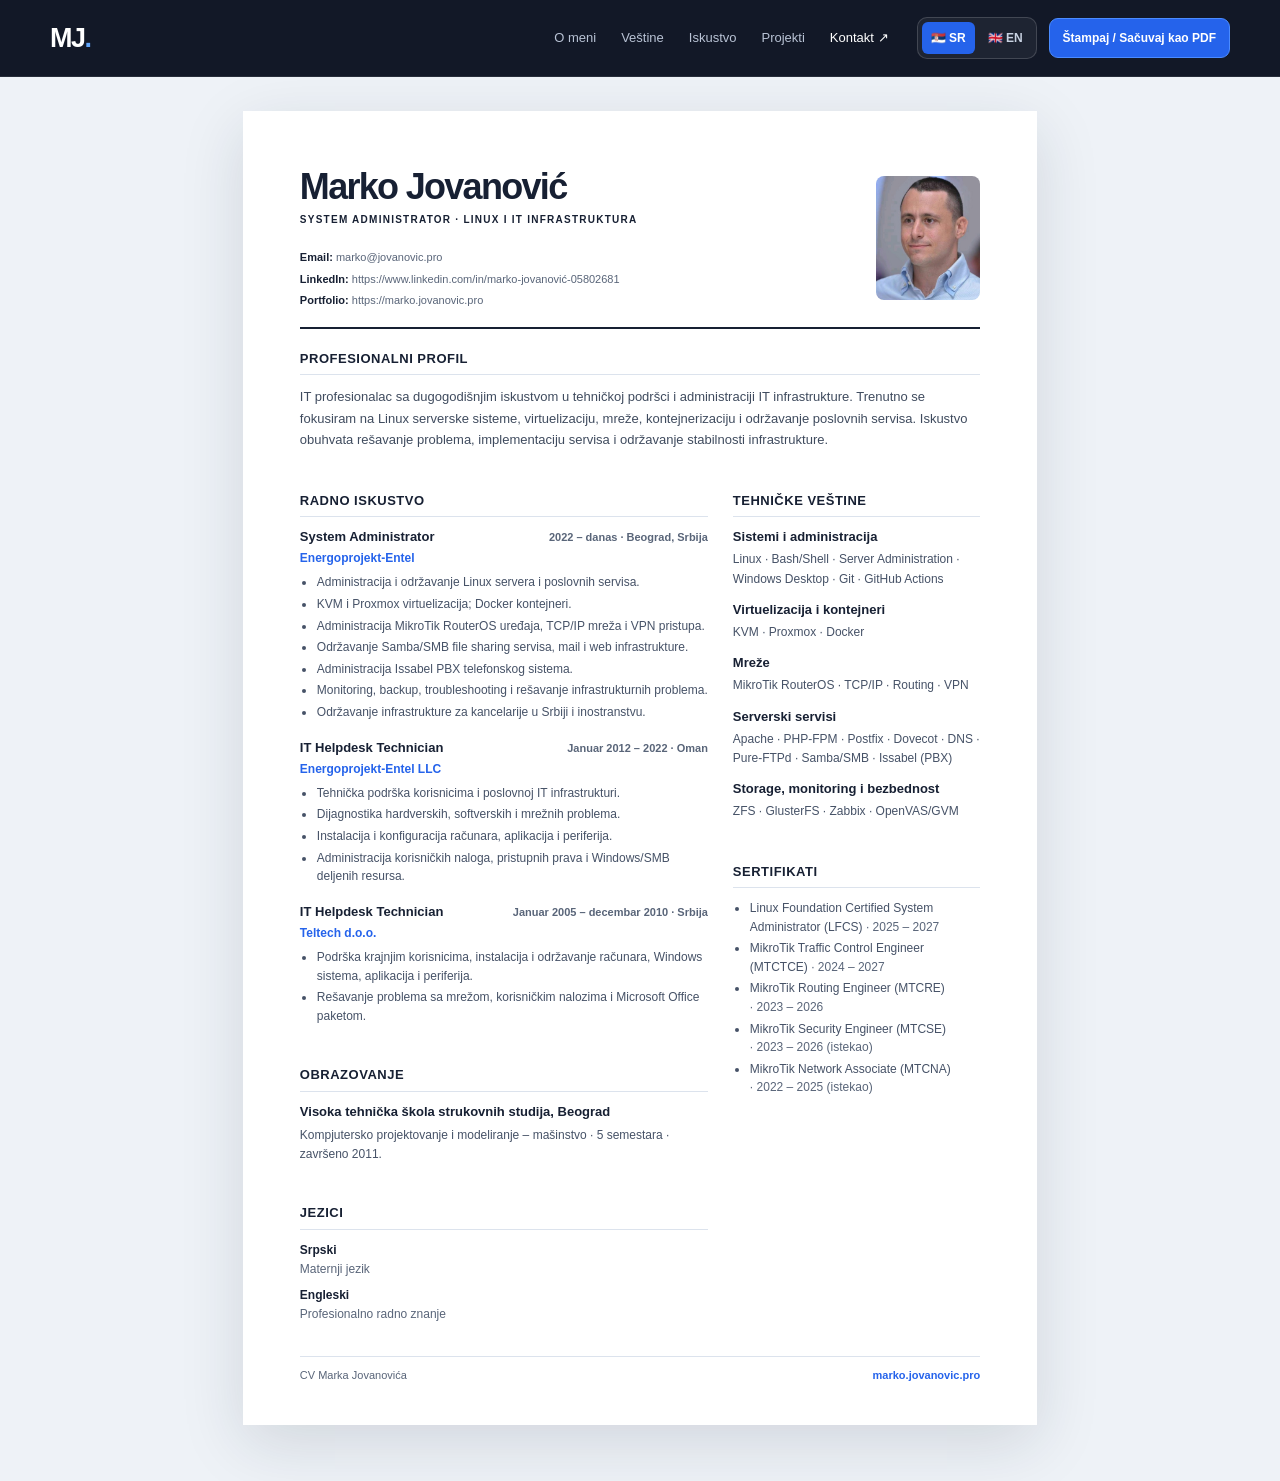
==== web/cv.html @ 94a8c176 "CV update" ====
<!doctype html>
<html lang="sr">
<head>
<meta charset="utf-8"><meta name="viewport" content="width=device-width, initial-scale=1">
<meta name="description" content="Profesionalni CV Marka Jovanovića — Linux sistemska administracija, infrastruktura i mreže.">
<title>Marko Jovanović | CV</title><link rel="stylesheet" href="cv.css">
<script>
const t={
sr:{title:'Marko Jovanović | CV',about:'O meni',skills:'Veštine',experience:'Iskustvo',projects:'Projekti',contact:'Kontakt ↗',print:'Štampaj / Sačuvaj kao PDF',role:'SYSTEM ADMINISTRATOR · LINUX I IT INFRASTRUKTURA',profileH:'Profesionalni profil',profile:'IT profesionalac sa dugogodišnjim iskustvom u tehničkoj podršci i administraciji IT infrastrukture. Trenutno se fokusiram na Linux serverske sisteme, virtuelizaciju, mreže, kontejnerizaciju i održavanje poslovnih servisa. Iskustvo obuhvata rešavanje problema, implementaciju servisa i održavanje stabilnosti infrastrukture.',expH:'Radno iskustvo',sysadmin:'System Administrator',currentPeriod:'2022 – danas · Beograd, Srbija',entel:'Energoprojekt-Entel',cur1:'Administracija i održavanje Linux servera i poslovnih servisa.',cur2:'KVM i Proxmox virtuelizacija; Docker kontejneri.',cur3:'Administracija MikroTik RouterOS uređaja, TCP/IP mreža i VPN pristupa.',cur4:'Održavanje Samba/SMB file sharing servisa, mail i web infrastrukture.',cur5:'Administracija Issabel PBX telefonskog sistema.',cur6:'Monitoring, backup, troubleshooting i rešavanje infrastrukturnih problema.',cur7:'Održavanje infrastrukture za kancelarije u Srbiji i inostranstvu.',helpdesk:'IT Helpdesk Technician',omanPeriod:'Januar 2012 – 2022 · Oman',hd1:'Tehnička podrška korisnicima i poslovnoj IT infrastrukturi.',hd2:'Dijagnostika hardverskih, softverskih i mrežnih problema.',hd3:'Instalacija i konfiguracija računara, aplikacija i periferija.',hd4:'Administracija korisničkih naloga, pristupnih prava i Windows/SMB deljenih resursa.',telPeriod:'Januar 2005 – decembar 2010 · Srbija',teltech:'Teltech d.o.o.',tel1:'Podrška krajnjim korisnicima, instalacija i održavanje računara, Windows sistema, aplikacija i periferija.',tel2:'Rešavanje problema sa mrežom, korisničkim nalozima i Microsoft Office paketom.',skillsH:'Tehničke veštine',systems:'Sistemi i administracija',virt:'Virtuelizacija i kontejneri',network:'Mreže',services:'Serverski servisi',storage:'Storage, monitoring i bezbednost',certs:'Sertifikati',expired:'istekao',education:'Obrazovanje',school:'Visoka tehnička škola strukovnih studija, Beograd',schoolDesc:'Kompjutersko projektovanje i modeliranje – mašinstvo · 5 semestara · završeno 2011.',languages:'Jezici',serbian:'Srpski',native:'Maternji jezik',english:'Engleski',professional:'Profesionalno radno znanje'},
en:{title:'Marko Jovanović | CV',about:'About',skills:'Skills',experience:'Experience',projects:'Projects',contact:'Contact ↗',print:'Print / Save as PDF',role:'SYSTEM ADMINISTRATOR · LINUX & IT INFRASTRUCTURE',profileH:'Professional Profile',profile:'IT professional with extensive experience in technical support and IT infrastructure administration. Currently focused on Linux servers, virtualization, networking, containerization and business services. Experienced in troubleshooting, service implementation and maintaining reliable infrastructure.',expH:'Professional Experience',sysadmin:'System Administrator',currentPeriod:'2022 – Present · Belgrade, Serbia',entel:'Energoprojekt-Entel',cur1:'Administer and maintain Linux servers and business services.',cur2:'KVM and Proxmox virtualization; Docker containers.',cur3:'Manage MikroTik RouterOS devices, TCP/IP networks and VPN access.',cur4:'Maintain Samba/SMB file sharing, mail and web infrastructure.',cur5:'Administer Issabel PBX telephony system.',cur6:'Monitor systems, maintain backups and troubleshoot infrastructure issues.',cur7:'Maintain IT infrastructure for offices in Serbia and abroad.',helpdesk:'IT Helpdesk Technician',omanPeriod:'January 2012 – 2022 · Oman',hd1:'Provided technical support for users and business IT infrastructure.',hd2:'Diagnosed hardware, software and network issues.',hd3:'Installed and configured computers, applications and peripherals.',hd4:'Managed user accounts, access permissions and Windows/SMB shared resources.',telPeriod:'January 2005 – December 2010 · Serbia',teltech:'Teltech d.o.o.',tel1:'Provided end-user support; installed and maintained computers, Windows systems, applications and peripherals.',tel2:'Troubleshot network connectivity, user accounts and Microsoft Office issues.',skillsH:'Technical Skills',systems:'Systems & Administration',virt:'Virtualization & Containers',network:'Networking',services:'Server Services',storage:'Storage, Monitoring & Security',certs:'Certifications',expired:'expired',education:'Education',school:'Higher Technical School of Vocational Studies, Belgrade',schoolDesc:'Computer Design and Modeling – Mechanical Engineering · 5 semesters · completed 2011.',languages:'Languages',serbian:'Serbian',native:'Native',english:'English',professional:'Professional working proficiency'}};
function setLang(lang){if(!t[lang])lang='sr';document.documentElement.lang=lang;document.title=t[lang].title;document.querySelectorAll('[data-t]').forEach(e=>{let k=e.dataset.t;if(t[lang][k]!==undefined)e.textContent=t[lang][k]});document.querySelectorAll('[data-language]').forEach(b=>{let a=b.dataset.language===lang;b.classList.toggle('active',a);b.setAttribute('aria-pressed',String(a))});try{localStorage.setItem('cv-lang',lang)}catch(e){}}
document.addEventListener('DOMContentLoaded',()=>{let l='sr';try{l=localStorage.getItem('cv-lang')||'sr'}catch(e){}setLang(l);document.querySelectorAll('[data-language]').forEach(b=>b.addEventListener('click',()=>setLang(b.dataset.language))) });
</script></head>
<body>
<header class="site-header no-print"><nav class="nav container" aria-label="Main navigation">
<a class="brand" href="index.html" aria-label="Marko Jovanović — home">MJ<span>.</span></a>
<div class="nav-links"><a href="index.html#about" data-t="about">O meni</a><a href="index.html#skills" data-t="skills">Veštine</a><a href="index.html#experience" data-t="experience">Iskustvo</a><a href="index.html#projects" data-t="projects">Projekti</a><a class="nav-contact" href="index.html#contact" data-t="contact">Kontakt ↗</a></div>
<div class="header-actions"><div class="language-switch" aria-label="CV language"><button type="button" data-language="sr" aria-pressed="true" class="active">🇷🇸 SR</button><button type="button" data-language="en" aria-pressed="false">🇬🇧 EN</button></div><button class="print-button" type="button" onclick="window.print()" data-t="print">Štampaj / Sačuvaj kao PDF</button></div>
</nav></header>
<main class="cv-page"><article class="cv-sheet">
<header class="cv-header"><div class="identity"><h1>Marko Jovanović</h1><p class="eyebrow" data-t="role">SYSTEM ADMINISTRATOR · LINUX I IT INFRASTRUKTURA</p><div class="contact-line">
  <span><b>Email:</b> <a href="mailto:marko@jovanovic.pro">marko@jovanovic.pro</a></span>
  <span><b>LinkedIn:</b> <a href="https://www.linkedin.com/in/marko-jovanovi%C4%87-05802681/" target="_blank" rel="noopener noreferrer">https://www.linkedin.com/in/marko-jovanović-05802681</a></span>
  <span><b>Portfolio:</b> <a href="https://marko.jovanovic.pro">https://marko.jovanovic.pro</a></span>
</div></div><img class="profile-photo" src="assets/marko.jpg" alt="Marko Jovanović" onerror="this.style.display='none'"></header>
<section class="profile-section"><h2 data-t="profileH">Profesionalni profil</h2><p data-t="profile">IT profesionalac sa dugogodišnjim iskustvom u tehničkoj podršci i administraciji IT infrastrukture. Trenutno se fokusiram na Linux serverske sisteme, virtuelizaciju, mreže, kontejnerizaciju i održavanje poslovnih servisa. Iskustvo obuhvata rešavanje problema, implementaciju servisa i održavanje stabilnosti infrastrukture.</p></section>
<div class="cv-columns"><div class="main-column"><section><h2 data-t="expH">Radno iskustvo</h2>
<div class="job"><div class="job-heading"><h3 data-t="sysadmin">System Administrator</h3><span class="period" data-t="currentPeriod">2022 – danas · Beograd, Srbija</span></div><p class="company" data-t="entel">Energoprojekt-Entel</p><ul><li data-t="cur1">Administracija i održavanje Linux servera i poslovnih servisa.</li><li data-t="cur2">KVM i Proxmox virtuelizacija; Docker kontejneri.</li><li data-t="cur3">Administracija MikroTik RouterOS uređaja, TCP/IP mreža i VPN pristupa.</li><li data-t="cur4">Održavanje Samba/SMB file sharing servisa, mail i web infrastrukture.</li><li data-t="cur5">Administracija Issabel PBX telefonskog sistema.</li><li data-t="cur6">Monitoring, backup, troubleshooting i rešavanje infrastrukturnih problema.</li><li data-t="cur7">Održavanje infrastrukture za kancelarije u Srbiji i inostranstvu.</li></ul></div>
<div class="job"><div class="job-heading"><h3 data-t="helpdesk">IT Helpdesk Technician</h3><span class="period" data-t="omanPeriod">Januar 2012 – 2022 · Oman</span></div><p class="company">Energoprojekt-Entel LLC</p><ul><li data-t="hd1">Tehnička podrška korisnicima i poslovnoj IT infrastrukturi.</li><li data-t="hd2">Dijagnostika hardverskih, softverskih i mrežnih problema.</li><li data-t="hd3">Instalacija i konfiguracija računara, aplikacija i periferija.</li><li data-t="hd4">Administracija korisničkih naloga, pristupnih prava i Windows/SMB deljenih resursa.</li></ul></div>
<div class="job"><div class="job-heading"><h3 data-t="helpdesk">IT Helpdesk Technician</h3><span class="period" data-t="telPeriod">Januar 2005 – decembar 2010 · Srbija</span></div><p class="company" data-t="teltech">Teltech d.o.o.</p><ul><li data-t="tel1">Podrška krajnjim korisnicima, instalacija i održavanje računara, Windows sistema, aplikacija i periferija.</li><li data-t="tel2">Rešavanje problema sa mrežom, korisničkim nalozima i Microsoft Office paketom.</li></ul></div></section><section><h2 data-t="education">Obrazovanje</h2><h3 class="education-title" data-t="school">Visoka tehnička škola strukovnih studija, Beograd</h3><p class="small-copy" data-t="schoolDesc">Kompjutersko projektovanje i modeliranje – mašinstvo · 5 semestara · završeno 2011.</p></section><section><h2 data-t="languages">Jezici</h2><div class="language-row"><strong data-t="serbian">Srpski</strong><span data-t="native">Maternji jezik</span></div><div class="language-row"><strong data-t="english">Engleski</strong><span data-t="professional">Profesionalno radno znanje</span></div></section></div>
<aside class="side-column"><section><h2 data-t="skillsH">Tehničke veštine</h2><div class="skill-group"><h3 data-t="systems">Sistemi i administracija</h3><p>Linux · Bash/Shell · Server Administration · Windows Desktop · Git · GitHub Actions</p></div><div class="skill-group"><h3 data-t="virt">Virtuelizacija i kontejneri</h3><p>KVM · Proxmox · Docker</p></div><div class="skill-group"><h3 data-t="network">Mreže</h3><p>MikroTik RouterOS · TCP/IP · Routing · VPN</p></div><div class="skill-group"><h3 data-t="services">Serverski servisi</h3><p>Apache · PHP-FPM · Postfix · Dovecot · DNS · Pure-FTPd · Samba/SMB · Issabel (PBX)</p></div><div class="skill-group"><h3 data-t="storage">Storage, monitoring i bezbednost</h3><p>ZFS · GlusterFS · Zabbix · OpenVAS/GVM</p></div></section>
<section><h2 data-t="certs">Sertifikati</h2><ul class="compact-list"><li>Linux Foundation Certified System Administrator (LFCS) <span class="cert-date">· 2025 – 2027</span></li><li>MikroTik Traffic Control Engineer (MTCTCE) <span class="cert-date">· 2024 – 2027</span></li><li>MikroTik Routing Engineer (MTCRE) <span class="cert-date">· 2023 – 2026</span></li><li>MikroTik Security Engineer (MTCSE) <span class="cert-date">· 2023 – 2026 (<span data-t="expired">istekao</span>)</span></li><li>MikroTik Network Associate (MTCNA) <span class="cert-date">· 2022 – 2025 (<span data-t="expired">istekao</span>)</span></li></ul></section>

</aside></div>
<footer class="cv-footer no-print"><span>CV Marka Jovanovića</span><a href="https://marko.jovanovic.pro">marko.jovanovic.pro</a></footer>
</article></main></body></html>
---- web/cv.css ----
/* ==========================================================
   CV — jedinstvena skala veličina slova
   Menjaj samo vrednosti u :root (ekran) i u @media print (štampa).
   ========================================================== */
:root {
    /* Ekran */
    --fs-h1: clamp(28px, 3.4vw, 36px);  /* ime */
    --fs-h2: 13px;                    /* naslovi sekcija */
    --fs-h3: 13px;                    /* naslovi stavki: pozicija, grupa veština, škola */
    --fs-lead: 13px;                  /* profesionalni profil */
    --fs-body: 12px;                  /* liste, veštine, firma, jezici, obrazovanje */
    --fs-meta: 11px;                  /* period, kontakt linije, footer */
    --fs-eyebrow: 10px;               /* mala linija iznad imena */

    --ink: #172033;
    --muted: #596579;
    --accent: #2563eb;
    --line: #dce3ed;
    --paper: #fff;
    --bg: #eef2f7;
}

* { box-sizing: border-box; }
html { scroll-behavior: smooth; }
body {
    margin: 0;
    color: var(--ink);
    background: var(--bg);
    font: var(--fs-body)/1.5 Inter, "Segoe UI", Roboto, Arial, sans-serif;
}
a { color: inherit; text-decoration: none; }
a:hover { color: var(--accent); }

/* ---------- Header sajta ---------- */
.site-header {
    position: sticky; top: 0; z-index: 10;
    color: #e8edf7;
    background: rgba(11, 17, 32, .97);
    border-bottom: 1px solid rgba(255, 255, 255, .09);
    backdrop-filter: blur(14px);
}
.container { width: min(1180px, calc(100% - 40px)); margin: auto; }
.nav { min-height: 76px; display: flex; align-items: center; gap: 28px; }
.brand { flex: 0 0 auto; color: #fff; font-size: 27px; font-weight: 800; letter-spacing: -1.5px; }
.brand span { color: #60a5fa; }
.nav-links { display: flex; align-items: center; gap: clamp(12px, 2vw, 25px); margin-left: auto; }
.nav-links a { color: #b9c3d5; font-size: 13px; white-space: nowrap; }
.nav-links a:hover, .nav-links .nav-contact { color: #fff; }
.header-actions { display: flex; align-items: center; gap: 12px; }
.language-switch { display: flex; gap: 4px; padding: 4px; border: 1px solid #ffffff29; border-radius: 10px; background: #ffffff0d; }
.language-switch button { border: 0; border-radius: 6px; padding: 7px 9px; color: #c8d2e2; background: transparent; font: inherit; font-size: 12px; font-weight: 700; cursor: pointer; }
.language-switch button.active { color: #fff; background: #2563eb; }
.print-button { border: 1px solid #4b8bff; border-radius: 9px; padding: 10px 13px; color: #fff; background: #2563eb; font: inherit; font-size: 12px; font-weight: 700; white-space: nowrap; cursor: pointer; }
.print-button:hover { background: #1d4ed8; }

/* ---------- CV list ---------- */
.cv-page { padding: 34px 20px 56px; }
.cv-sheet { width: min(210mm, 100%); min-height: 297mm; margin: 0 auto; padding: 15mm 15mm 11mm; background: var(--paper); box-shadow: 0 18px 60px #16223722; }
.cv-header { display: flex; align-items: center; justify-content: space-between; gap: 22px; padding-bottom: 18px; border-bottom: 2px solid var(--ink); }
.identity { min-width: 0; }
.eyebrow { margin: 8px 0 0; color: var(--ink); font-size: var(--fs-eyebrow); font-weight: 800; letter-spacing: 1.25px; line-height: 1.4; }
.cv-header h1 { margin: 0; font-size: var(--fs-h1); line-height: 1.05; letter-spacing: -1.7px; }

.contact-line { display: flex; flex-direction: column; align-items: flex-start; gap: 5px; margin-top: 22px; color: var(--muted); font-size: var(--fs-meta); }
.contact-line a { color: inherit; overflow-wrap: anywhere; }
.contact-line b { color: var(--ink); font-weight: 700; }

.profile-photo { width: 104px; height: 124px; flex: 0 0 104px; object-fit: cover; object-position: center; border-radius: 8px; background: #e7edf5; }

section { margin-top: 20px; }
section h2 { margin: 0 0 11px; padding-bottom: 6px; border-bottom: 1px solid var(--line); font-size: var(--fs-h2); font-weight: 800; letter-spacing: .5px; text-transform: uppercase; }
.profile-section p { margin: 0; color: #3f4b5e; font-size: var(--fs-lead); line-height: 1.65; }

.cv-columns { display: grid; grid-template-columns: minmax(0, 1.65fr) minmax(0, 1fr); gap: 25px; align-items: start; }
.main-column section, .side-column section { margin-top: 40px; }

/* Svi h3 naslovi stavki su iste veličine */
.job h3, .skill-group h3, .education-title { margin: 0; color: var(--ink); font-size: var(--fs-h3); font-weight: 750; line-height: 1.4; }

.job { margin: 0 0 17px; break-inside: avoid; }
.job-heading { display: flex; flex-wrap: wrap; align-items: baseline; justify-content: space-between; gap: 3px 10px; }
.period { color: var(--muted); font-size: var(--fs-meta); font-weight: 600; }
.company { margin: 3px 0 6px; color: var(--accent); font-size: var(--fs-body); font-weight: 750; }
.job ul, .compact-list { margin: 0; padding-left: 16px; color: #465267; font-size: var(--fs-body); line-height: 1.55; }
.job li, .compact-list li { padding-left: 1px; margin: 0 0 3px; }
.cert-date { color: var(--muted); white-space: nowrap; }

.skill-group { margin: 0 0 12px; break-inside: avoid; }
.skill-group h3 { margin-bottom: 4px; }
.skill-group p { margin: 0; color: #465267; font-size: var(--fs-body); line-height: 1.6; }

.small-copy { margin: 5px 0 0; color: #465267; font-size: var(--fs-body); line-height: 1.55; }
.language-row { display: flex; flex-direction: column; gap: 1px; margin-bottom: 8px; font-size: var(--fs-body); }
.language-row span { color: var(--muted); }

.cv-footer { display: flex; justify-content: space-between; gap: 16px; margin-top: 25px; padding-top: 10px; border-top: 1px solid var(--line); color: var(--muted); font-size: var(--fs-meta); }
.cv-footer a { color: var(--accent); font-weight: 700; }

/* ---------- Responsive ---------- */
@media (max-width: 1050px) {
    .nav { flex-wrap: wrap; padding-block: 13px; gap: 12px 18px; }
    .nav-links { order: 3; width: 100%; justify-content: center; margin: 0; }
    .header-actions { margin-left: auto; }
}
@media (max-width: 700px) {
    :root { --fs-meta: 10.5px; }
    .container { width: calc(100% - 24px); }
    .nav-links { gap: 10px 14px; flex-wrap: wrap; }
    .nav-links a { font-size: 12px; }
    .header-actions { gap: 7px; }
    .print-button { padding: 9px; font-size: 11px; }
    .cv-page { padding: 14px 8px 24px; }
    .cv-sheet { padding: 25px 22px; min-height: 0; }
    .cv-header { align-items: flex-start; gap: 12px; }
    .cv-header h1 { font-size: 30px; }
    .profile-photo { width: 78px; height: 94px; flex-basis: 78px; }
    .cv-columns { grid-template-columns: 1fr; gap: 0; }
    .main-column section, .side-column section { margin-top: 20px; }
    .job-heading { display: block; }
    .period { display: block; margin-top: 2px; }
}
@media (max-width: 430px) {
    :root { --fs-eyebrow: 8.5px; }
    .brand { font-size: 24px; }
    .nav-links { justify-content: flex-start; }
    .header-actions { width: 100%; margin-left: 0; justify-content: space-between; }
    .eyebrow { letter-spacing: .7px; }
    .cv-header h1 { font-size: 26px; }
    .cv-header { gap: 8px; }
    .profile-photo { width: 66px; height: 82px; flex-basis: 66px; }
}

/* ---------- Štampa (A4) ---------- */
/* margin 0 sklanja zaglavlje/podnožje koje browser dodaje (datum, naslov, URL).
   Razmak od ivice papira daje padding na .cv-sheet. */
@page { size: A4; margin: 0; }
@media print {
    :root {
        --fs-h1: 23pt;
        --fs-h2: 11pt;
        --fs-h3: 10pt;
        --fs-lead: 10pt;
        --fs-body: 9.5pt;
        --fs-meta: 8.5pt;
        --fs-eyebrow: 8pt;
    }
    html, body { width: auto; min-width: 0; margin: 0 !important; padding: 0 !important; color: #111827 !important; background: #fff !important; font: var(--fs-body)/1.35 Arial, Helvetica, sans-serif; -webkit-print-color-adjust: exact; print-color-adjust: exact; }
    .no-print, .site-header, .language-switch, .print-button, .cv-footer { display: none !important; }
    .cv-page { margin: 0 !important; padding: 0 !important; }
    .cv-sheet { width: 100% !important; min-height: 0 !important; margin: 0 !important; padding: 11mm 12mm 12mm !important; box-shadow: none !important; background: #fff !important; }
    .cv-header { gap: 14px; padding-bottom: 10px; border-bottom: 1.5pt solid #172033; }
    .eyebrow { margin-top: 5px; letter-spacing: .8pt; }
    .cv-header h1 { letter-spacing: -.7pt; }
    .contact-line { gap: 3px; margin-top: 15px; }
    .contact-line a { color: #374151 !important; }
    .profile-photo { width: 25mm; height: 30mm; flex-basis: 25mm; border-radius: 2mm; }
    section { margin-top: 11px; }
    section h2 { margin-bottom: 6px; padding-bottom: 3px; letter-spacing: .3pt; break-after: avoid; }
    .profile-section p { line-height: 1.45; }
    .cv-columns { grid-template-columns: minmax(0, 1.62fr) minmax(0, 1fr); gap: 15px; }
    .main-column section, .side-column section { margin-top: 26px; }
    .job { margin-bottom: 10px; break-inside: avoid; }
    .company { margin: 2px 0 4px; }
    .job ul, .compact-list { padding-left: 12px; line-height: 1.35; }
    .job li, .compact-list li { margin-bottom: 1.5px; }
    .skill-group { margin-bottom: 7px; break-inside: avoid; }
    .skill-group p, .small-copy, .language-row { line-height: 1.4; }
    .language-row { margin-bottom: 5px; }
    a, a:visited { text-decoration: none !important; }
    h1, h2, h3, p, ul, li { orphans: 3; widows: 3; }
    .profile-section, .job, .skill-group, .side-column section { break-inside: avoid; }
}
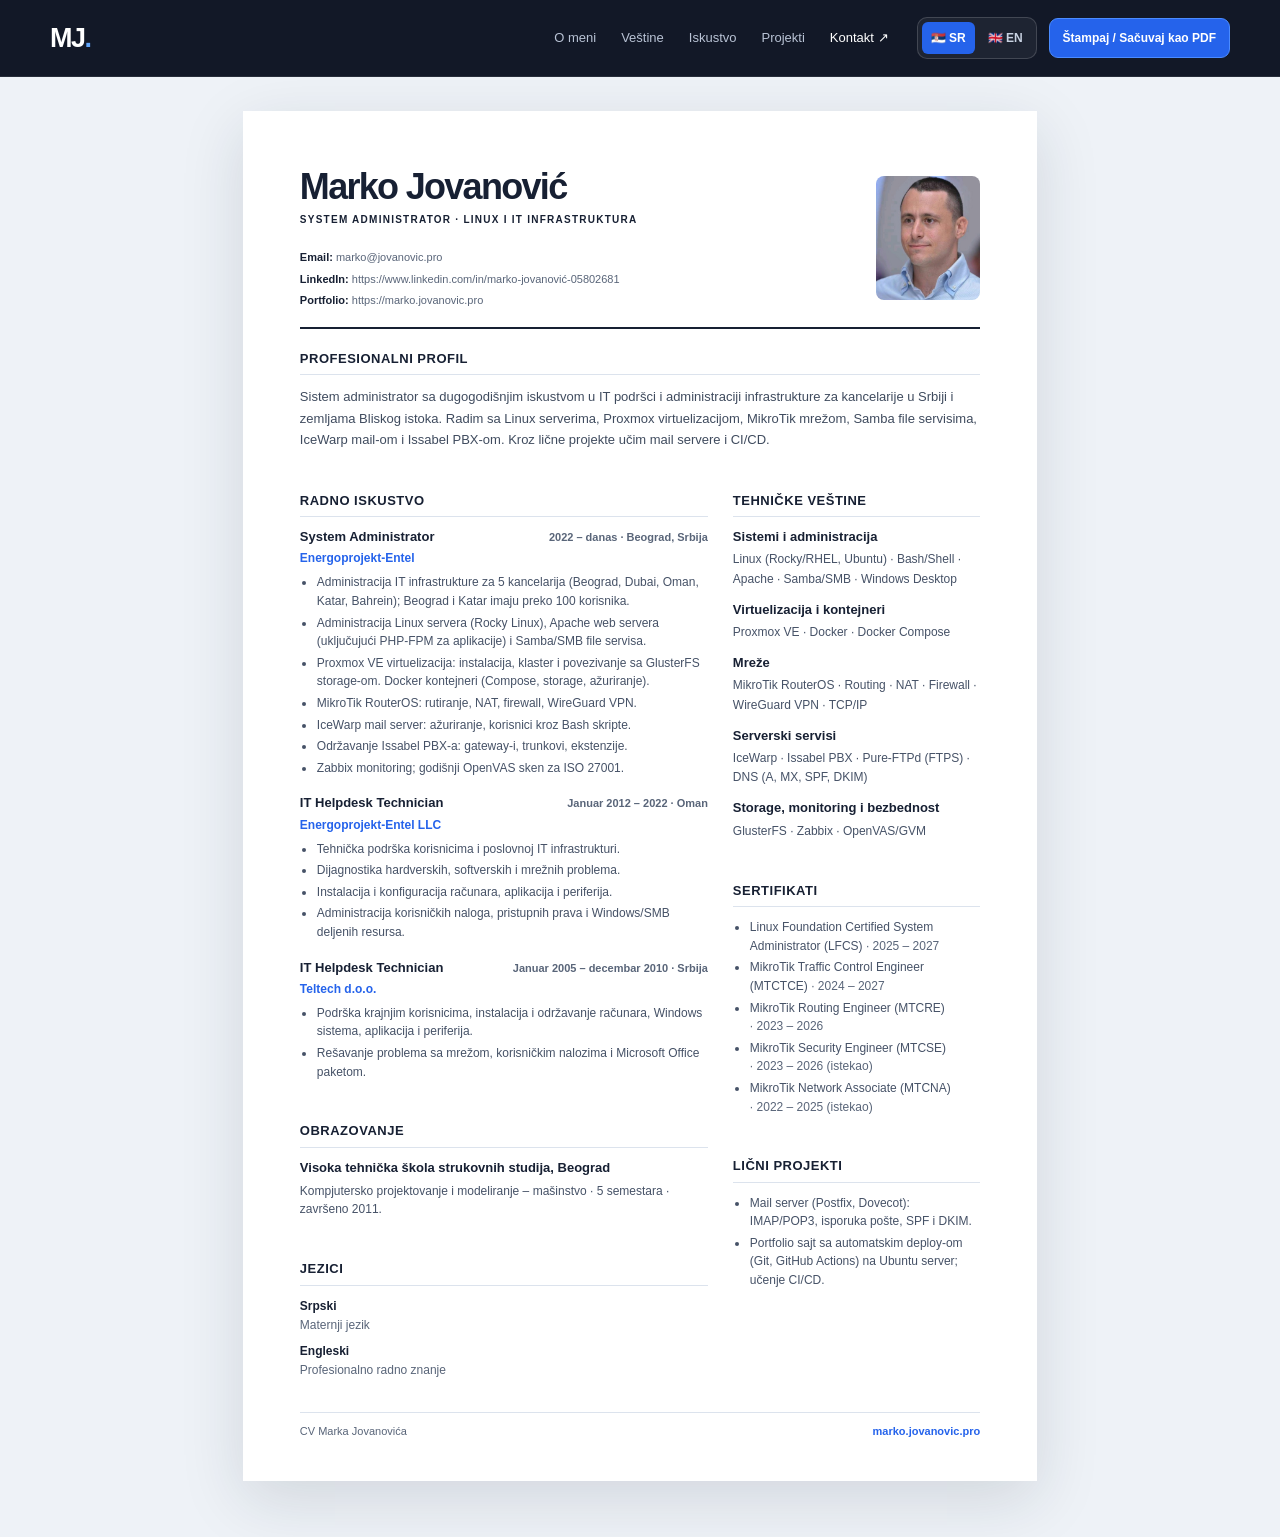
==== commit b06d254c: "CV update" ====
--- a/web/cv.html
+++ b/web/cv.html
@@ -6,8 +6,8 @@
 <title>Marko Jovanović | CV</title><link rel="stylesheet" href="cv.css">
 <script>
 const t={
-sr:{title:'Marko Jovanović | CV',about:'O meni',skills:'Veštine',experience:'Iskustvo',projects:'Projekti',contact:'Kontakt ↗',print:'Štampaj / Sačuvaj kao PDF',role:'SYSTEM ADMINISTRATOR · LINUX I IT INFRASTRUKTURA',profileH:'Profesionalni profil',profile:'IT profesionalac sa dugogodišnjim iskustvom u tehničkoj podršci i administraciji IT infrastrukture. Trenutno se fokusiram na Linux serverske sisteme, virtuelizaciju, mreže, kontejnerizaciju i održavanje poslovnih servisa. Iskustvo obuhvata rešavanje problema, implementaciju servisa i održavanje stabilnosti infrastrukture.',expH:'Radno iskustvo',sysadmin:'System Administrator',currentPeriod:'2022 – danas · Beograd, Srbija',entel:'Energoprojekt-Entel',cur1:'Administracija i održavanje Linux servera i poslovnih servisa.',cur2:'KVM i Proxmox virtuelizacija; Docker kontejneri.',cur3:'Administracija MikroTik RouterOS uređaja, TCP/IP mreža i VPN pristupa.',cur4:'Održavanje Samba/SMB file sharing servisa, mail i web infrastrukture.',cur5:'Administracija Issabel PBX telefonskog sistema.',cur6:'Monitoring, backup, troubleshooting i rešavanje infrastrukturnih problema.',cur7:'Održavanje infrastrukture za kancelarije u Srbiji i inostranstvu.',helpdesk:'IT Helpdesk Technician',omanPeriod:'Januar 2012 – 2022 · Oman',hd1:'Tehnička podrška korisnicima i poslovnoj IT infrastrukturi.',hd2:'Dijagnostika hardverskih, softverskih i mrežnih problema.',hd3:'Instalacija i konfiguracija računara, aplikacija i periferija.',hd4:'Administracija korisničkih naloga, pristupnih prava i Windows/SMB deljenih resursa.',telPeriod:'Januar 2005 – decembar 2010 · Srbija',teltech:'Teltech d.o.o.',tel1:'Podrška krajnjim korisnicima, instalacija i održavanje računara, Windows sistema, aplikacija i periferija.',tel2:'Rešavanje problema sa mrežom, korisničkim nalozima i Microsoft Office paketom.',skillsH:'Tehničke veštine',systems:'Sistemi i administracija',virt:'Virtuelizacija i kontejneri',network:'Mreže',services:'Serverski servisi',storage:'Storage, monitoring i bezbednost',certs:'Sertifikati',expired:'istekao',education:'Obrazovanje',school:'Visoka tehnička škola strukovnih studija, Beograd',schoolDesc:'Kompjutersko projektovanje i modeliranje – mašinstvo · 5 semestara · završeno 2011.',languages:'Jezici',serbian:'Srpski',native:'Maternji jezik',english:'Engleski',professional:'Profesionalno radno znanje'},
-en:{title:'Marko Jovanović | CV',about:'About',skills:'Skills',experience:'Experience',projects:'Projects',contact:'Contact ↗',print:'Print / Save as PDF',role:'SYSTEM ADMINISTRATOR · LINUX & IT INFRASTRUCTURE',profileH:'Professional Profile',profile:'IT professional with extensive experience in technical support and IT infrastructure administration. Currently focused on Linux servers, virtualization, networking, containerization and business services. Experienced in troubleshooting, service implementation and maintaining reliable infrastructure.',expH:'Professional Experience',sysadmin:'System Administrator',currentPeriod:'2022 – Present · Belgrade, Serbia',entel:'Energoprojekt-Entel',cur1:'Administer and maintain Linux servers and business services.',cur2:'KVM and Proxmox virtualization; Docker containers.',cur3:'Manage MikroTik RouterOS devices, TCP/IP networks and VPN access.',cur4:'Maintain Samba/SMB file sharing, mail and web infrastructure.',cur5:'Administer Issabel PBX telephony system.',cur6:'Monitor systems, maintain backups and troubleshoot infrastructure issues.',cur7:'Maintain IT infrastructure for offices in Serbia and abroad.',helpdesk:'IT Helpdesk Technician',omanPeriod:'January 2012 – 2022 · Oman',hd1:'Provided technical support for users and business IT infrastructure.',hd2:'Diagnosed hardware, software and network issues.',hd3:'Installed and configured computers, applications and peripherals.',hd4:'Managed user accounts, access permissions and Windows/SMB shared resources.',telPeriod:'January 2005 – December 2010 · Serbia',teltech:'Teltech d.o.o.',tel1:'Provided end-user support; installed and maintained computers, Windows systems, applications and peripherals.',tel2:'Troubleshot network connectivity, user accounts and Microsoft Office issues.',skillsH:'Technical Skills',systems:'Systems & Administration',virt:'Virtualization & Containers',network:'Networking',services:'Server Services',storage:'Storage, Monitoring & Security',certs:'Certifications',expired:'expired',education:'Education',school:'Higher Technical School of Vocational Studies, Belgrade',schoolDesc:'Computer Design and Modeling – Mechanical Engineering · 5 semesters · completed 2011.',languages:'Languages',serbian:'Serbian',native:'Native',english:'English',professional:'Professional working proficiency'}};
+sr:{title:'Marko Jovanović | CV',about:'O meni',skills:'Veštine',experience:'Iskustvo',projects:'Projekti',contact:'Kontakt ↗',print:'Štampaj / Sačuvaj kao PDF',role:'SYSTEM ADMINISTRATOR · LINUX I IT INFRASTRUKTURA',profileH:'Profesionalni profil',profile:'Sistem administrator sa dugogodišnjim iskustvom u IT podršci i administraciji infrastrukture za kancelarije u Srbiji i zemljama Bliskog istoka. Radim sa Linux serverima, Proxmox virtuelizacijom, MikroTik mrežom, Samba file servisima, IceWarp mail-om i Issabel PBX-om. Kroz lične projekte učim mail servere i CI/CD.',expH:'Radno iskustvo',sysadmin:'System Administrator',currentPeriod:'2022 – danas · Beograd, Srbija',entel:'Energoprojekt-Entel',cur1:'Administracija IT infrastrukture za 5 kancelarija (Beograd, Dubai, Oman, Katar, Bahrein); Beograd i Katar imaju preko 100 korisnika.',cur2:'Administracija Linux servera (Rocky Linux), Apache web servera (uključujući PHP-FPM za aplikacije) i Samba/SMB file servisa.',cur3:'Proxmox VE virtuelizacija: instalacija, klaster i povezivanje sa GlusterFS storage-om. Docker kontejneri (Compose, storage, ažuriranje).',cur4:'MikroTik RouterOS: rutiranje, NAT, firewall, WireGuard VPN.',cur5:'IceWarp mail server: ažuriranje, korisnici kroz Bash skripte.',cur6:'Održavanje Issabel PBX-a: gateway-i, trunkovi, ekstenzije.',cur7:'Zabbix monitoring; godišnji OpenVAS sken za ISO 27001.',helpdesk:'IT Helpdesk Technician',omanPeriod:'Januar 2012 – 2022 · Oman',hd1:'Tehnička podrška korisnicima i poslovnoj IT infrastrukturi.',hd2:'Dijagnostika hardverskih, softverskih i mrežnih problema.',hd3:'Instalacija i konfiguracija računara, aplikacija i periferija.',hd4:'Administracija korisničkih naloga, pristupnih prava i Windows/SMB deljenih resursa.',telPeriod:'Januar 2005 – decembar 2010 · Srbija',teltech:'Teltech d.o.o.',tel1:'Podrška krajnjim korisnicima, instalacija i održavanje računara, Windows sistema, aplikacija i periferija.',tel2:'Rešavanje problema sa mrežom, korisničkim nalozima i Microsoft Office paketom.',skillsH:'Tehničke veštine',systems:'Sistemi i administracija',virt:'Virtuelizacija i kontejneri',network:'Mreže',services:'Serverski servisi',storage:'Storage, monitoring i bezbednost',certs:'Sertifikati',expired:'istekao',projH:'Lični projekti',proj1:'Mail server (Postfix, Dovecot): IMAP/POP3, isporuka pošte, SPF i DKIM.',proj2:'Portfolio sajt sa automatskim deploy-om (Git, GitHub Actions) na Ubuntu server; učenje CI/CD.',education:'Obrazovanje',school:'Visoka tehnička škola strukovnih studija, Beograd',schoolDesc:'Kompjutersko projektovanje i modeliranje – mašinstvo · 5 semestara · završeno 2011.',languages:'Jezici',serbian:'Srpski',native:'Maternji jezik',english:'Engleski',professional:'Profesionalno radno znanje'},
+en:{title:'Marko Jovanović | CV',about:'About',skills:'Skills',experience:'Experience',projects:'Projects',contact:'Contact ↗',print:'Print / Save as PDF',role:'SYSTEM ADMINISTRATOR · LINUX & IT INFRASTRUCTURE',profileH:'Professional Profile',profile:'System administrator with extensive experience in IT support and infrastructure administration for offices in Serbia and the Middle East. I work with Linux servers, Proxmox virtualization, MikroTik networking, Samba file services, IceWarp mail and Issabel PBX. Through personal projects I am learning mail servers and CI/CD.',expH:'Professional Experience',sysadmin:'System Administrator',currentPeriod:'2022 – Present · Belgrade, Serbia',entel:'Energoprojekt-Entel',cur1:'Administer IT infrastructure for 5 offices (Belgrade, Dubai, Oman, Qatar, Bahrain); Belgrade and Qatar each have over 100 users.',cur2:'Administer Linux servers (Rocky Linux), Apache web servers (including PHP-FPM for applications) and Samba/SMB file services.',cur3:'Proxmox VE virtualization: installation, clustering and GlusterFS storage integration. Docker containers (Compose, storage, updates).',cur4:'MikroTik RouterOS: routing, NAT, firewall, WireGuard VPN.',cur5:'IceWarp mail server: updates, user management via Bash scripts.',cur6:'Issabel PBX maintenance: gateways, trunks, extensions.',cur7:'Zabbix monitoring; annual OpenVAS scan for ISO 27001.',helpdesk:'IT Helpdesk Technician',omanPeriod:'January 2012 – 2022 · Oman',hd1:'Provided technical support for users and business IT infrastructure.',hd2:'Diagnosed hardware, software and network issues.',hd3:'Installed and configured computers, applications and peripherals.',hd4:'Managed user accounts, access permissions and Windows/SMB shared resources.',telPeriod:'January 2005 – December 2010 · Serbia',teltech:'Teltech d.o.o.',tel1:'Provided end-user support; installed and maintained computers, Windows systems, applications and peripherals.',tel2:'Troubleshot network connectivity, user accounts and Microsoft Office issues.',skillsH:'Technical Skills',systems:'Systems & Administration',virt:'Virtualization & Containers',network:'Networking',services:'Server Services',storage:'Storage, Monitoring & Security',certs:'Certifications',expired:'expired',projH:'Personal Projects',proj1:'Mail server (Postfix, Dovecot): IMAP/POP3, mail delivery, SPF and DKIM.',proj2:'Portfolio website with automated deployment (Git, GitHub Actions) to an Ubuntu server; learning CI/CD.',education:'Education',school:'Higher Technical School of Vocational Studies, Belgrade',schoolDesc:'Computer Design and Modeling – Mechanical Engineering · 5 semesters · completed 2011.',languages:'Languages',serbian:'Serbian',native:'Native',english:'English',professional:'Professional working proficiency'}};
 function setLang(lang){if(!t[lang])lang='sr';document.documentElement.lang=lang;document.title=t[lang].title;document.querySelectorAll('[data-t]').forEach(e=>{let k=e.dataset.t;if(t[lang][k]!==undefined)e.textContent=t[lang][k]});document.querySelectorAll('[data-language]').forEach(b=>{let a=b.dataset.language===lang;b.classList.toggle('active',a);b.setAttribute('aria-pressed',String(a))});try{localStorage.setItem('cv-lang',lang)}catch(e){}}
 document.addEventListener('DOMContentLoaded',()=>{let l='sr';try{l=localStorage.getItem('cv-lang')||'sr'}catch(e){}setLang(l);document.querySelectorAll('[data-language]').forEach(b=>b.addEventListener('click',()=>setLang(b.dataset.language))) });
 </script></head>
@@ -23,14 +23,12 @@
   <span><b>LinkedIn:</b> <a href="https://www.linkedin.com/in/marko-jovanovi%C4%87-05802681/" target="_blank" rel="noopener noreferrer">https://www.linkedin.com/in/marko-jovanović-05802681</a></span>
   <span><b>Portfolio:</b> <a href="https://marko.jovanovic.pro">https://marko.jovanovic.pro</a></span>
 </div></div><img class="profile-photo" src="assets/marko.jpg" alt="Marko Jovanović" onerror="this.style.display='none'"></header>
-<section class="profile-section"><h2 data-t="profileH">Profesionalni profil</h2><p data-t="profile">IT profesionalac sa dugogodišnjim iskustvom u tehničkoj podršci i administraciji IT infrastrukture. Trenutno se fokusiram na Linux serverske sisteme, virtuelizaciju, mreže, kontejnerizaciju i održavanje poslovnih servisa. Iskustvo obuhvata rešavanje problema, implementaciju servisa i održavanje stabilnosti infrastrukture.</p></section>
+<section class="profile-section"><h2 data-t="profileH">Profesionalni profil</h2><p data-t="profile">Sistem administrator sa dugogodišnjim iskustvom u IT podršci i administraciji infrastrukture za kancelarije u Srbiji i zemljama Bliskog istoka. Radim sa Linux serverima, Proxmox virtuelizacijom, MikroTik mrežom, Samba file servisima, IceWarp mail-om i Issabel PBX-om. Kroz lične projekte učim mail servere i CI/CD.</p></section>
 <div class="cv-columns"><div class="main-column"><section><h2 data-t="expH">Radno iskustvo</h2>
-<div class="job"><div class="job-heading"><h3 data-t="sysadmin">System Administrator</h3><span class="period" data-t="currentPeriod">2022 – danas · Beograd, Srbija</span></div><p class="company" data-t="entel">Energoprojekt-Entel</p><ul><li data-t="cur1">Administracija i održavanje Linux servera i poslovnih servisa.</li><li data-t="cur2">KVM i Proxmox virtuelizacija; Docker kontejneri.</li><li data-t="cur3">Administracija MikroTik RouterOS uređaja, TCP/IP mreža i VPN pristupa.</li><li data-t="cur4">Održavanje Samba/SMB file sharing servisa, mail i web infrastrukture.</li><li data-t="cur5">Administracija Issabel PBX telefonskog sistema.</li><li data-t="cur6">Monitoring, backup, troubleshooting i rešavanje infrastrukturnih problema.</li><li data-t="cur7">Održavanje infrastrukture za kancelarije u Srbiji i inostranstvu.</li></ul></div>
+<div class="job"><div class="job-heading"><h3 data-t="sysadmin">System Administrator</h3><span class="period" data-t="currentPeriod">2022 – danas · Beograd, Srbija</span></div><p class="company" data-t="entel">Energoprojekt-Entel</p><ul><li data-t="cur1">Administracija IT infrastrukture za 5 kancelarija (Beograd, Dubai, Oman, Katar, Bahrein); Beograd i Katar imaju preko 100 korisnika.</li><li data-t="cur2">Administracija Linux servera (Rocky Linux), Apache web servera (uključujući PHP-FPM za aplikacije) i Samba/SMB file servisa.</li><li data-t="cur3">Proxmox VE virtuelizacija: instalacija, klaster i povezivanje sa GlusterFS storage-om. Docker kontejneri (Compose, storage, ažuriranje).</li><li data-t="cur4">MikroTik RouterOS: rutiranje, NAT, firewall, WireGuard VPN.</li><li data-t="cur5">IceWarp mail server: ažuriranje, korisnici kroz Bash skripte.</li><li data-t="cur6">Održavanje Issabel PBX-a: gateway-i, trunkovi, ekstenzije.</li><li data-t="cur7">Zabbix monitoring; godišnji OpenVAS sken za ISO 27001.</li></ul></div>
 <div class="job"><div class="job-heading"><h3 data-t="helpdesk">IT Helpdesk Technician</h3><span class="period" data-t="omanPeriod">Januar 2012 – 2022 · Oman</span></div><p class="company">Energoprojekt-Entel LLC</p><ul><li data-t="hd1">Tehnička podrška korisnicima i poslovnoj IT infrastrukturi.</li><li data-t="hd2">Dijagnostika hardverskih, softverskih i mrežnih problema.</li><li data-t="hd3">Instalacija i konfiguracija računara, aplikacija i periferija.</li><li data-t="hd4">Administracija korisničkih naloga, pristupnih prava i Windows/SMB deljenih resursa.</li></ul></div>
 <div class="job"><div class="job-heading"><h3 data-t="helpdesk">IT Helpdesk Technician</h3><span class="period" data-t="telPeriod">Januar 2005 – decembar 2010 · Srbija</span></div><p class="company" data-t="teltech">Teltech d.o.o.</p><ul><li data-t="tel1">Podrška krajnjim korisnicima, instalacija i održavanje računara, Windows sistema, aplikacija i periferija.</li><li data-t="tel2">Rešavanje problema sa mrežom, korisničkim nalozima i Microsoft Office paketom.</li></ul></div></section><section><h2 data-t="education">Obrazovanje</h2><h3 class="education-title" data-t="school">Visoka tehnička škola strukovnih studija, Beograd</h3><p class="small-copy" data-t="schoolDesc">Kompjutersko projektovanje i modeliranje – mašinstvo · 5 semestara · završeno 2011.</p></section><section><h2 data-t="languages">Jezici</h2><div class="language-row"><strong data-t="serbian">Srpski</strong><span data-t="native">Maternji jezik</span></div><div class="language-row"><strong data-t="english">Engleski</strong><span data-t="professional">Profesionalno radno znanje</span></div></section></div>
-<aside class="side-column"><section><h2 data-t="skillsH">Tehničke veštine</h2><div class="skill-group"><h3 data-t="systems">Sistemi i administracija</h3><p>Linux · Bash/Shell · Server Administration · Windows Desktop · Git · GitHub Actions</p></div><div class="skill-group"><h3 data-t="virt">Virtuelizacija i kontejneri</h3><p>KVM · Proxmox · Docker</p></div><div class="skill-group"><h3 data-t="network">Mreže</h3><p>MikroTik RouterOS · TCP/IP · Routing · VPN</p></div><div class="skill-group"><h3 data-t="services">Serverski servisi</h3><p>Apache · PHP-FPM · Postfix · Dovecot · DNS · Pure-FTPd · Samba/SMB · Issabel (PBX)</p></div><div class="skill-group"><h3 data-t="storage">Storage, monitoring i bezbednost</h3><p>ZFS · GlusterFS · Zabbix · OpenVAS/GVM</p></div></section>
-<section><h2 data-t="certs">Sertifikati</h2><ul class="compact-list"><li>Linux Foundation Certified System Administrator (LFCS) <span class="cert-date">· 2025 – 2027</span></li><li>MikroTik Traffic Control Engineer (MTCTCE) <span class="cert-date">· 2024 – 2027</span></li><li>MikroTik Routing Engineer (MTCRE) <span class="cert-date">· 2023 – 2026</span></li><li>MikroTik Security Engineer (MTCSE) <span class="cert-date">· 2023 – 2026 (<span data-t="expired">istekao</span>)</span></li><li>MikroTik Network Associate (MTCNA) <span class="cert-date">· 2022 – 2025 (<span data-t="expired">istekao</span>)</span></li></ul></section>
-
-</aside></div>
+<aside class="side-column"><section><h2 data-t="skillsH">Tehničke veštine</h2><div class="skill-group"><h3 data-t="systems">Sistemi i administracija</h3><p>Linux (Rocky/RHEL, Ubuntu) · Bash/Shell · Apache · Samba/SMB · Windows Desktop</p></div><div class="skill-group"><h3 data-t="virt">Virtuelizacija i kontejneri</h3><p>Proxmox VE · Docker · Docker Compose</p></div><div class="skill-group"><h3 data-t="network">Mreže</h3><p>MikroTik RouterOS · Routing · NAT · Firewall · WireGuard VPN · TCP/IP</p></div><div class="skill-group"><h3 data-t="services">Serverski servisi</h3><p>IceWarp · Issabel PBX · Pure-FTPd (FTPS) · DNS (A, MX, SPF, DKIM)</p></div><div class="skill-group"><h3 data-t="storage">Storage, monitoring i bezbednost</h3><p>GlusterFS · Zabbix · OpenVAS/GVM</p></div></section>
+<section><h2 data-t="certs">Sertifikati</h2><ul class="compact-list"><li>Linux Foundation Certified System Administrator (LFCS) <span class="cert-date">· 2025 – 2027</span></li><li>MikroTik Traffic Control Engineer (MTCTCE) <span class="cert-date">· 2024 – 2027</span></li><li>MikroTik Routing Engineer (MTCRE) <span class="cert-date">· 2023 – 2026</span></li><li>MikroTik Security Engineer (MTCSE) <span class="cert-date">· 2023 – 2026 (<span data-t="expired">istekao</span>)</span></li><li>MikroTik Network Associate (MTCNA) <span class="cert-date">· 2022 – 2025 (<span data-t="expired">istekao</span>)</span></li></ul></section><section><h2 data-t="projH">Lični projekti</h2><ul class="compact-list"><li data-t="proj1">Mail server (Postfix, Dovecot): IMAP/POP3, isporuka pošte, SPF i DKIM.</li><li data-t="proj2">Portfolio sajt sa automatskim deploy-om (Git, GitHub Actions) na Ubuntu server; učenje CI/CD.</li></ul></section></aside></div>
 <footer class="cv-footer no-print"><span>CV Marka Jovanovića</span><a href="https://marko.jovanovic.pro">marko.jovanovic.pro</a></footer>
 </article></main></body></html>
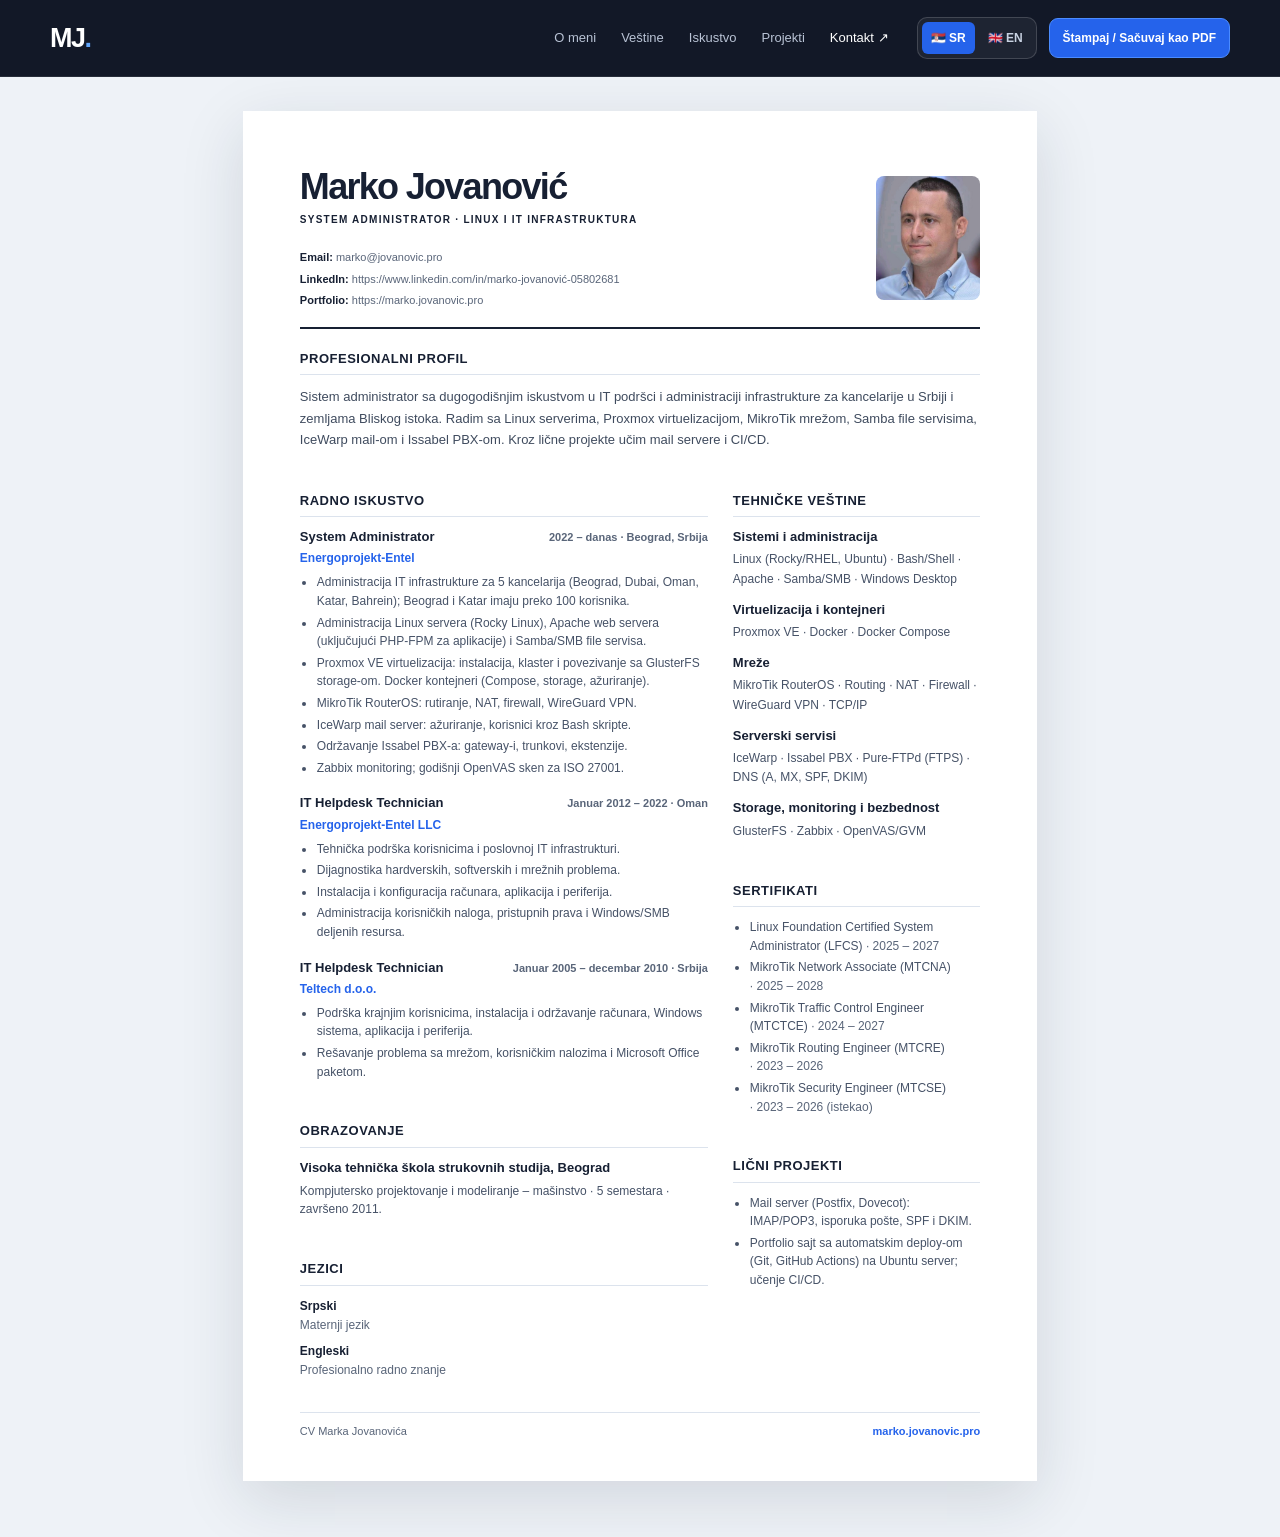
==== commit 4d42052f: "Izmena cv i index" ====
--- a/web/cv.html
+++ b/web/cv.html
@@ -29,6 +29,6 @@
 <div class="job"><div class="job-heading"><h3 data-t="helpdesk">IT Helpdesk Technician</h3><span class="period" data-t="omanPeriod">Januar 2012 – 2022 · Oman</span></div><p class="company">Energoprojekt-Entel LLC</p><ul><li data-t="hd1">Tehnička podrška korisnicima i poslovnoj IT infrastrukturi.</li><li data-t="hd2">Dijagnostika hardverskih, softverskih i mrežnih problema.</li><li data-t="hd3">Instalacija i konfiguracija računara, aplikacija i periferija.</li><li data-t="hd4">Administracija korisničkih naloga, pristupnih prava i Windows/SMB deljenih resursa.</li></ul></div>
 <div class="job"><div class="job-heading"><h3 data-t="helpdesk">IT Helpdesk Technician</h3><span class="period" data-t="telPeriod">Januar 2005 – decembar 2010 · Srbija</span></div><p class="company" data-t="teltech">Teltech d.o.o.</p><ul><li data-t="tel1">Podrška krajnjim korisnicima, instalacija i održavanje računara, Windows sistema, aplikacija i periferija.</li><li data-t="tel2">Rešavanje problema sa mrežom, korisničkim nalozima i Microsoft Office paketom.</li></ul></div></section><section><h2 data-t="education">Obrazovanje</h2><h3 class="education-title" data-t="school">Visoka tehnička škola strukovnih studija, Beograd</h3><p class="small-copy" data-t="schoolDesc">Kompjutersko projektovanje i modeliranje – mašinstvo · 5 semestara · završeno 2011.</p></section><section><h2 data-t="languages">Jezici</h2><div class="language-row"><strong data-t="serbian">Srpski</strong><span data-t="native">Maternji jezik</span></div><div class="language-row"><strong data-t="english">Engleski</strong><span data-t="professional">Profesionalno radno znanje</span></div></section></div>
 <aside class="side-column"><section><h2 data-t="skillsH">Tehničke veštine</h2><div class="skill-group"><h3 data-t="systems">Sistemi i administracija</h3><p>Linux (Rocky/RHEL, Ubuntu) · Bash/Shell · Apache · Samba/SMB · Windows Desktop</p></div><div class="skill-group"><h3 data-t="virt">Virtuelizacija i kontejneri</h3><p>Proxmox VE · Docker · Docker Compose</p></div><div class="skill-group"><h3 data-t="network">Mreže</h3><p>MikroTik RouterOS · Routing · NAT · Firewall · WireGuard VPN · TCP/IP</p></div><div class="skill-group"><h3 data-t="services">Serverski servisi</h3><p>IceWarp · Issabel PBX · Pure-FTPd (FTPS) · DNS (A, MX, SPF, DKIM)</p></div><div class="skill-group"><h3 data-t="storage">Storage, monitoring i bezbednost</h3><p>GlusterFS · Zabbix · OpenVAS/GVM</p></div></section>
-<section><h2 data-t="certs">Sertifikati</h2><ul class="compact-list"><li>Linux Foundation Certified System Administrator (LFCS) <span class="cert-date">· 2025 – 2027</span></li><li>MikroTik Traffic Control Engineer (MTCTCE) <span class="cert-date">· 2024 – 2027</span></li><li>MikroTik Routing Engineer (MTCRE) <span class="cert-date">· 2023 – 2026</span></li><li>MikroTik Security Engineer (MTCSE) <span class="cert-date">· 2023 – 2026 (<span data-t="expired">istekao</span>)</span></li><li>MikroTik Network Associate (MTCNA) <span class="cert-date">· 2022 – 2025 (<span data-t="expired">istekao</span>)</span></li></ul></section><section><h2 data-t="projH">Lični projekti</h2><ul class="compact-list"><li data-t="proj1">Mail server (Postfix, Dovecot): IMAP/POP3, isporuka pošte, SPF i DKIM.</li><li data-t="proj2">Portfolio sajt sa automatskim deploy-om (Git, GitHub Actions) na Ubuntu server; učenje CI/CD.</li></ul></section></aside></div>
+<section><h2 data-t="certs">Sertifikati</h2><ul class="compact-list"><li>Linux Foundation Certified System Administrator (LFCS) <span class="cert-date">· 2025 – 2027</span></li><li>MikroTik Network Associate (MTCNA) <span class="cert-date">· 2025 – 2028</span></li><li>MikroTik Traffic Control Engineer (MTCTCE) <span class="cert-date">· 2024 – 2027</span></li><li>MikroTik Routing Engineer (MTCRE) <span class="cert-date">· 2023 – 2026</span></li><li>MikroTik Security Engineer (MTCSE) <span class="cert-date">· 2023 – 2026 (<span data-t="expired">istekao</span>)</span></li></ul></section><section><h2 data-t="projH">Lični projekti</h2><ul class="compact-list"><li data-t="proj1">Mail server (Postfix, Dovecot): IMAP/POP3, isporuka pošte, SPF i DKIM.</li><li data-t="proj2">Portfolio sajt sa automatskim deploy-om (Git, GitHub Actions) na Ubuntu server; učenje CI/CD.</li></ul></section></aside></div>
 <footer class="cv-footer no-print"><span>CV Marka Jovanovića</span><a href="https://marko.jovanovic.pro">marko.jovanovic.pro</a></footer>
 </article></main></body></html>
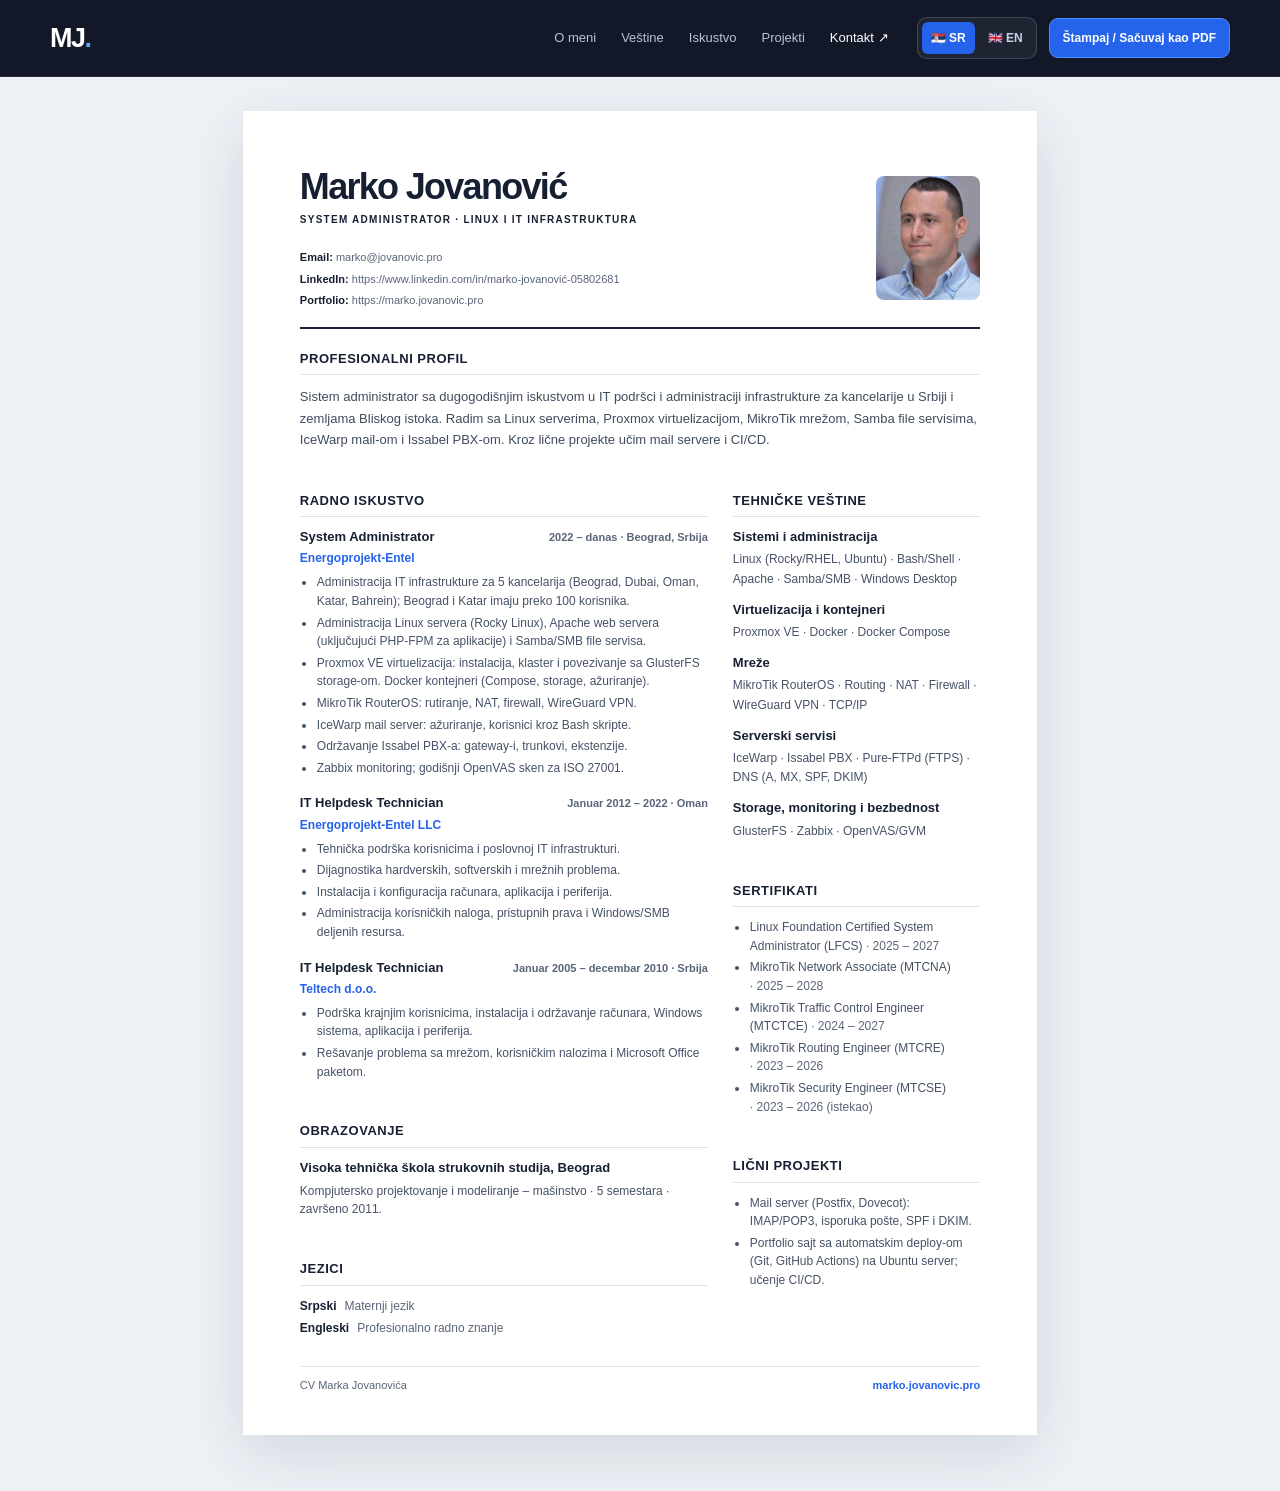
==== commit 03901af0: "izmena cv pokazuju se sertifikati" ====
--- a/web/cv.html
+++ b/web/cv.html
@@ -6,9 +6,9 @@
 <title>Marko Jovanović | CV</title><link rel="stylesheet" href="cv.css">
 <script>
 const t={
-sr:{title:'Marko Jovanović | CV',about:'O meni',skills:'Veštine',experience:'Iskustvo',projects:'Projekti',contact:'Kontakt ↗',print:'Štampaj / Sačuvaj kao PDF',role:'SYSTEM ADMINISTRATOR · LINUX I IT INFRASTRUKTURA',profileH:'Profesionalni profil',profile:'Sistem administrator sa dugogodišnjim iskustvom u IT podršci i administraciji infrastrukture za kancelarije u Srbiji i zemljama Bliskog istoka. Radim sa Linux serverima, Proxmox virtuelizacijom, MikroTik mrežom, Samba file servisima, IceWarp mail-om i Issabel PBX-om. Kroz lične projekte učim mail servere i CI/CD.',expH:'Radno iskustvo',sysadmin:'System Administrator',currentPeriod:'2022 – danas · Beograd, Srbija',entel:'Energoprojekt-Entel',cur1:'Administracija IT infrastrukture za 5 kancelarija (Beograd, Dubai, Oman, Katar, Bahrein); Beograd i Katar imaju preko 100 korisnika.',cur2:'Administracija Linux servera (Rocky Linux), Apache web servera (uključujući PHP-FPM za aplikacije) i Samba/SMB file servisa.',cur3:'Proxmox VE virtuelizacija: instalacija, klaster i povezivanje sa GlusterFS storage-om. Docker kontejneri (Compose, storage, ažuriranje).',cur4:'MikroTik RouterOS: rutiranje, NAT, firewall, WireGuard VPN.',cur5:'IceWarp mail server: ažuriranje, korisnici kroz Bash skripte.',cur6:'Održavanje Issabel PBX-a: gateway-i, trunkovi, ekstenzije.',cur7:'Zabbix monitoring; godišnji OpenVAS sken za ISO 27001.',helpdesk:'IT Helpdesk Technician',omanPeriod:'Januar 2012 – 2022 · Oman',hd1:'Tehnička podrška korisnicima i poslovnoj IT infrastrukturi.',hd2:'Dijagnostika hardverskih, softverskih i mrežnih problema.',hd3:'Instalacija i konfiguracija računara, aplikacija i periferija.',hd4:'Administracija korisničkih naloga, pristupnih prava i Windows/SMB deljenih resursa.',telPeriod:'Januar 2005 – decembar 2010 · Srbija',teltech:'Teltech d.o.o.',tel1:'Podrška krajnjim korisnicima, instalacija i održavanje računara, Windows sistema, aplikacija i periferija.',tel2:'Rešavanje problema sa mrežom, korisničkim nalozima i Microsoft Office paketom.',skillsH:'Tehničke veštine',systems:'Sistemi i administracija',virt:'Virtuelizacija i kontejneri',network:'Mreže',services:'Serverski servisi',storage:'Storage, monitoring i bezbednost',certs:'Sertifikati',expired:'istekao',projH:'Lični projekti',proj1:'Mail server (Postfix, Dovecot): IMAP/POP3, isporuka pošte, SPF i DKIM.',proj2:'Portfolio sajt sa automatskim deploy-om (Git, GitHub Actions) na Ubuntu server; učenje CI/CD.',education:'Obrazovanje',school:'Visoka tehnička škola strukovnih studija, Beograd',schoolDesc:'Kompjutersko projektovanje i modeliranje – mašinstvo · 5 semestara · završeno 2011.',languages:'Jezici',serbian:'Srpski',native:'Maternji jezik',english:'Engleski',professional:'Profesionalno radno znanje'},
-en:{title:'Marko Jovanović | CV',about:'About',skills:'Skills',experience:'Experience',projects:'Projects',contact:'Contact ↗',print:'Print / Save as PDF',role:'SYSTEM ADMINISTRATOR · LINUX & IT INFRASTRUCTURE',profileH:'Professional Profile',profile:'System administrator with extensive experience in IT support and infrastructure administration for offices in Serbia and the Middle East. I work with Linux servers, Proxmox virtualization, MikroTik networking, Samba file services, IceWarp mail and Issabel PBX. Through personal projects I am learning mail servers and CI/CD.',expH:'Professional Experience',sysadmin:'System Administrator',currentPeriod:'2022 – Present · Belgrade, Serbia',entel:'Energoprojekt-Entel',cur1:'Administer IT infrastructure for 5 offices (Belgrade, Dubai, Oman, Qatar, Bahrain); Belgrade and Qatar each have over 100 users.',cur2:'Administer Linux servers (Rocky Linux), Apache web servers (including PHP-FPM for applications) and Samba/SMB file services.',cur3:'Proxmox VE virtualization: installation, clustering and GlusterFS storage integration. Docker containers (Compose, storage, updates).',cur4:'MikroTik RouterOS: routing, NAT, firewall, WireGuard VPN.',cur5:'IceWarp mail server: updates, user management via Bash scripts.',cur6:'Issabel PBX maintenance: gateways, trunks, extensions.',cur7:'Zabbix monitoring; annual OpenVAS scan for ISO 27001.',helpdesk:'IT Helpdesk Technician',omanPeriod:'January 2012 – 2022 · Oman',hd1:'Provided technical support for users and business IT infrastructure.',hd2:'Diagnosed hardware, software and network issues.',hd3:'Installed and configured computers, applications and peripherals.',hd4:'Managed user accounts, access permissions and Windows/SMB shared resources.',telPeriod:'January 2005 – December 2010 · Serbia',teltech:'Teltech d.o.o.',tel1:'Provided end-user support; installed and maintained computers, Windows systems, applications and peripherals.',tel2:'Troubleshot network connectivity, user accounts and Microsoft Office issues.',skillsH:'Technical Skills',systems:'Systems & Administration',virt:'Virtualization & Containers',network:'Networking',services:'Server Services',storage:'Storage, Monitoring & Security',certs:'Certifications',expired:'expired',projH:'Personal Projects',proj1:'Mail server (Postfix, Dovecot): IMAP/POP3, mail delivery, SPF and DKIM.',proj2:'Portfolio website with automated deployment (Git, GitHub Actions) to an Ubuntu server; learning CI/CD.',education:'Education',school:'Higher Technical School of Vocational Studies, Belgrade',schoolDesc:'Computer Design and Modeling – Mechanical Engineering · 5 semesters · completed 2011.',languages:'Languages',serbian:'Serbian',native:'Native',english:'English',professional:'Professional working proficiency'}};
-function setLang(lang){if(!t[lang])lang='sr';document.documentElement.lang=lang;document.title=t[lang].title;document.querySelectorAll('[data-t]').forEach(e=>{let k=e.dataset.t;if(t[lang][k]!==undefined)e.textContent=t[lang][k]});document.querySelectorAll('[data-language]').forEach(b=>{let a=b.dataset.language===lang;b.classList.toggle('active',a);b.setAttribute('aria-pressed',String(a))});try{localStorage.setItem('cv-lang',lang)}catch(e){}}
+sr:{title:'Marko Jovanović | CV',about:'O meni',skills:'Veštine',experience:'Iskustvo',projects:'Projekti',contact:'Kontakt ↗',print:'Štampaj / Sačuvaj kao PDF',role:'SYSTEM ADMINISTRATOR · LINUX I IT INFRASTRUKTURA',profileH:'Profesionalni profil',profile:'Sistem administrator sa dugogodišnjim iskustvom u IT podršci i administraciji infrastrukture za kancelarije u Srbiji i zemljama Bliskog istoka. Radim sa Linux serverima, Proxmox virtuelizacijom, MikroTik mrežom, Samba file servisima, IceWarp mail-om i Issabel PBX-om. Kroz lične projekte učim mail servere i CI/CD.',expH:'Radno iskustvo',sysadmin:'System Administrator',currentPeriod:'2022 – danas · Beograd, Srbija',entel:'Energoprojekt-Entel',cur1:'Administracija IT infrastrukture za 5 kancelarija (Beograd, Dubai, Oman, Katar, Bahrein); Beograd i Katar imaju preko 100 korisnika.',cur2:'Administracija Linux servera (Rocky Linux), Apache web servera (uključujući PHP-FPM za aplikacije) i Samba/SMB file servisa.',cur3:'Proxmox VE virtuelizacija: instalacija, klaster i povezivanje sa GlusterFS storage-om. Docker kontejneri (Compose, storage, ažuriranje).',cur4:'MikroTik RouterOS: rutiranje, NAT, firewall, WireGuard VPN.',cur5:'IceWarp mail server: ažuriranje, korisnici kroz Bash skripte.',cur6:'Održavanje Issabel PBX-a: gateway-i, trunkovi, ekstenzije.',cur7:'Zabbix monitoring; godišnji OpenVAS sken za ISO 27001.',helpdesk:'IT Helpdesk Technician',omanPeriod:'Januar 2012 – 2022 · Oman',hd1:'Tehnička podrška korisnicima i poslovnoj IT infrastrukturi.',hd2:'Dijagnostika hardverskih, softverskih i mrežnih problema.',hd3:'Instalacija i konfiguracija računara, aplikacija i periferija.',hd4:'Administracija korisničkih naloga, pristupnih prava i Windows/SMB deljenih resursa.',telPeriod:'Januar 2005 – decembar 2010 · Srbija',teltech:'Teltech d.o.o.',tel1:'Podrška krajnjim korisnicima, instalacija i održavanje računara, Windows sistema, aplikacija i periferija.',tel2:'Rešavanje problema sa mrežom, korisničkim nalozima i Microsoft Office paketom.',skillsH:'Tehničke veštine',systems:'Sistemi i administracija',virt:'Virtuelizacija i kontejneri',network:'Mreže',services:'Serverski servisi',storage:'Storage, monitoring i bezbednost',certs:'Sertifikati',expired:'istekao',verify:'Proveri sertifikat ↗',projH:'Lični projekti',proj1:'Mail server (Postfix, Dovecot): IMAP/POP3, isporuka pošte, SPF i DKIM.',proj2:'Portfolio sajt sa automatskim deploy-om (Git, GitHub Actions) na Ubuntu server; učenje CI/CD.',education:'Obrazovanje',school:'Visoka tehnička škola strukovnih studija, Beograd',schoolDesc:'Kompjutersko projektovanje i modeliranje – mašinstvo · 5 semestara · završeno 2011.',languages:'Jezici',serbian:'Srpski',native:'Maternji jezik',english:'Engleski',professional:'Profesionalno radno znanje'},
+en:{title:'Marko Jovanović | CV',about:'About',skills:'Skills',experience:'Experience',projects:'Projects',contact:'Contact ↗',print:'Print / Save as PDF',role:'SYSTEM ADMINISTRATOR · LINUX & IT INFRASTRUCTURE',profileH:'Professional Profile',profile:'System administrator with extensive experience in IT support and infrastructure administration for offices in Serbia and the Middle East. I work with Linux servers, Proxmox virtualization, MikroTik networking, Samba file services, IceWarp mail and Issabel PBX. Through personal projects I am learning mail servers and CI/CD.',expH:'Professional Experience',sysadmin:'System Administrator',currentPeriod:'2022 – Present · Belgrade, Serbia',entel:'Energoprojekt-Entel',cur1:'Administer IT infrastructure for 5 offices (Belgrade, Dubai, Oman, Qatar, Bahrain); Belgrade and Qatar each have over 100 users.',cur2:'Administer Linux servers (Rocky Linux), Apache web servers (including PHP-FPM for applications) and Samba/SMB file services.',cur3:'Proxmox VE virtualization: installation, clustering and GlusterFS storage integration. Docker containers (Compose, storage, updates).',cur4:'MikroTik RouterOS: routing, NAT, firewall, WireGuard VPN.',cur5:'IceWarp mail server: updates, user management via Bash scripts.',cur6:'Issabel PBX maintenance: gateways, trunks, extensions.',cur7:'Zabbix monitoring; annual OpenVAS scan for ISO 27001.',helpdesk:'IT Helpdesk Technician',omanPeriod:'January 2012 – 2022 · Oman',hd1:'Provided technical support for users and business IT infrastructure.',hd2:'Diagnosed hardware, software and network issues.',hd3:'Installed and configured computers, applications and peripherals.',hd4:'Managed user accounts, access permissions and Windows/SMB shared resources.',telPeriod:'January 2005 – December 2010 · Serbia',teltech:'Teltech d.o.o.',tel1:'Provided end-user support; installed and maintained computers, Windows systems, applications and peripherals.',tel2:'Troubleshot network connectivity, user accounts and Microsoft Office issues.',skillsH:'Technical Skills',systems:'Systems & Administration',virt:'Virtualization & Containers',network:'Networking',services:'Server Services',storage:'Storage, Monitoring & Security',certs:'Certifications',expired:'expired',verify:'Verify certificate ↗',projH:'Personal Projects',proj1:'Mail server (Postfix, Dovecot): IMAP/POP3, mail delivery, SPF and DKIM.',proj2:'Portfolio website with automated deployment (Git, GitHub Actions) to an Ubuntu server; learning CI/CD.',education:'Education',school:'Higher Technical School of Vocational Studies, Belgrade',schoolDesc:'Computer Design and Modeling – Mechanical Engineering · 5 semesters · completed 2011.',languages:'Languages',serbian:'Serbian',native:'Native',english:'English',professional:'Professional working proficiency'}};
+function setLang(lang){if(!t[lang])lang='sr';document.documentElement.lang=lang;document.title=t[lang].title;document.querySelectorAll('[data-t]').forEach(e=>{let k=e.dataset.t;if(t[lang][k]!==undefined)e.textContent=t[lang][k]});document.querySelectorAll('[data-tt]').forEach(e=>{if(t[lang].verify)e.title=t[lang].verify});document.querySelectorAll('[data-language]').forEach(b=>{let a=b.dataset.language===lang;b.classList.toggle('active',a);b.setAttribute('aria-pressed',String(a))});try{localStorage.setItem('cv-lang',lang)}catch(e){}}
 document.addEventListener('DOMContentLoaded',()=>{let l='sr';try{l=localStorage.getItem('cv-lang')||'sr'}catch(e){}setLang(l);document.querySelectorAll('[data-language]').forEach(b=>b.addEventListener('click',()=>setLang(b.dataset.language))) });
 </script></head>
 <body>
@@ -29,6 +29,6 @@
 <div class="job"><div class="job-heading"><h3 data-t="helpdesk">IT Helpdesk Technician</h3><span class="period" data-t="omanPeriod">Januar 2012 – 2022 · Oman</span></div><p class="company">Energoprojekt-Entel LLC</p><ul><li data-t="hd1">Tehnička podrška korisnicima i poslovnoj IT infrastrukturi.</li><li data-t="hd2">Dijagnostika hardverskih, softverskih i mrežnih problema.</li><li data-t="hd3">Instalacija i konfiguracija računara, aplikacija i periferija.</li><li data-t="hd4">Administracija korisničkih naloga, pristupnih prava i Windows/SMB deljenih resursa.</li></ul></div>
 <div class="job"><div class="job-heading"><h3 data-t="helpdesk">IT Helpdesk Technician</h3><span class="period" data-t="telPeriod">Januar 2005 – decembar 2010 · Srbija</span></div><p class="company" data-t="teltech">Teltech d.o.o.</p><ul><li data-t="tel1">Podrška krajnjim korisnicima, instalacija i održavanje računara, Windows sistema, aplikacija i periferija.</li><li data-t="tel2">Rešavanje problema sa mrežom, korisničkim nalozima i Microsoft Office paketom.</li></ul></div></section><section><h2 data-t="education">Obrazovanje</h2><h3 class="education-title" data-t="school">Visoka tehnička škola strukovnih studija, Beograd</h3><p class="small-copy" data-t="schoolDesc">Kompjutersko projektovanje i modeliranje – mašinstvo · 5 semestara · završeno 2011.</p></section><section><h2 data-t="languages">Jezici</h2><div class="language-row"><strong data-t="serbian">Srpski</strong><span data-t="native">Maternji jezik</span></div><div class="language-row"><strong data-t="english">Engleski</strong><span data-t="professional">Profesionalno radno znanje</span></div></section></div>
 <aside class="side-column"><section><h2 data-t="skillsH">Tehničke veštine</h2><div class="skill-group"><h3 data-t="systems">Sistemi i administracija</h3><p>Linux (Rocky/RHEL, Ubuntu) · Bash/Shell · Apache · Samba/SMB · Windows Desktop</p></div><div class="skill-group"><h3 data-t="virt">Virtuelizacija i kontejneri</h3><p>Proxmox VE · Docker · Docker Compose</p></div><div class="skill-group"><h3 data-t="network">Mreže</h3><p>MikroTik RouterOS · Routing · NAT · Firewall · WireGuard VPN · TCP/IP</p></div><div class="skill-group"><h3 data-t="services">Serverski servisi</h3><p>IceWarp · Issabel PBX · Pure-FTPd (FTPS) · DNS (A, MX, SPF, DKIM)</p></div><div class="skill-group"><h3 data-t="storage">Storage, monitoring i bezbednost</h3><p>GlusterFS · Zabbix · OpenVAS/GVM</p></div></section>
-<section><h2 data-t="certs">Sertifikati</h2><ul class="compact-list"><li>Linux Foundation Certified System Administrator (LFCS) <span class="cert-date">· 2025 – 2027</span></li><li>MikroTik Network Associate (MTCNA) <span class="cert-date">· 2025 – 2028</span></li><li>MikroTik Traffic Control Engineer (MTCTCE) <span class="cert-date">· 2024 – 2027</span></li><li>MikroTik Routing Engineer (MTCRE) <span class="cert-date">· 2023 – 2026</span></li><li>MikroTik Security Engineer (MTCSE) <span class="cert-date">· 2023 – 2026 (<span data-t="expired">istekao</span>)</span></li></ul></section><section><h2 data-t="projH">Lični projekti</h2><ul class="compact-list"><li data-t="proj1">Mail server (Postfix, Dovecot): IMAP/POP3, isporuka pošte, SPF i DKIM.</li><li data-t="proj2">Portfolio sajt sa automatskim deploy-om (Git, GitHub Actions) na Ubuntu server; učenje CI/CD.</li></ul></section></aside></div>
+<section><h2 data-t="certs">Sertifikati</h2><ul class="compact-list"><li><a class="cert-link" href="https://www.credly.com/badges/c6b85884-ef1a-4f40-b12d-b3ea07963eea" target="_blank" rel="noopener noreferrer" title="Proveri sertifikat ↗" data-tt>Linux Foundation Certified System Administrator (LFCS)</a> <span class="cert-date">· 2025 – 2027</span></li><li><a class="cert-link" href="https://mikrotik.com/training/certificates/c456074cbb78b829b466" target="_blank" rel="noopener noreferrer" title="Proveri sertifikat ↗" data-tt>MikroTik Network Associate (MTCNA)</a> <span class="cert-date">· 2025 – 2028</span></li><li><a class="cert-link" href="https://mikrotik.com/training/certificates/b289254ca66ec26817e9" target="_blank" rel="noopener noreferrer" title="Proveri sertifikat ↗" data-tt>MikroTik Traffic Control Engineer (MTCTCE)</a> <span class="cert-date">· 2024 – 2027</span></li><li><a class="cert-link" href="https://mikrotik.com/training/certificates/b277507cea0416099224" target="_blank" rel="noopener noreferrer" title="Proveri sertifikat ↗" data-tt>MikroTik Routing Engineer (MTCRE)</a> <span class="cert-date">· 2023 – 2026</span></li><li><a class="cert-link" href="https://mikrotik.com/training/certificates/b256466c4d76253cadeb" target="_blank" rel="noopener noreferrer" title="Proveri sertifikat ↗" data-tt>MikroTik Security Engineer (MTCSE)</a> <span class="cert-date">· 2023 – 2026 (<span data-t="expired">istekao</span>)</span></li></ul></section><section><h2 data-t="projH">Lični projekti</h2><ul class="compact-list"><li data-t="proj1">Mail server (Postfix, Dovecot): IMAP/POP3, isporuka pošte, SPF i DKIM.</li><li data-t="proj2">Portfolio sajt sa automatskim deploy-om (Git, GitHub Actions) na Ubuntu server; učenje CI/CD.</li></ul></section></aside></div>
 <footer class="cv-footer no-print"><span>CV Marka Jovanovića</span><a href="https://marko.jovanovic.pro">marko.jovanovic.pro</a></footer>
 </article></main></body></html>
--- a/web/cv.css
+++ b/web/cv.css
@@ -84,13 +84,16 @@
 .job ul, .compact-list { margin: 0; padding-left: 16px; color: #465267; font-size: var(--fs-body); line-height: 1.55; }
 .job li, .compact-list li { padding-left: 1px; margin: 0 0 3px; }
 .cert-date { color: var(--muted); white-space: nowrap; }
+/* Naziv sertifikata je link, ali izgleda kao običan tekst; naznaka tek pri hover-u */
+.cert-link { color: inherit; text-decoration: none; }
+.cert-link:hover, .cert-link:focus-visible { color: var(--accent); text-decoration: underline; text-underline-offset: 2px; }
 
 .skill-group { margin: 0 0 12px; break-inside: avoid; }
 .skill-group h3 { margin-bottom: 4px; }
 .skill-group p { margin: 0; color: #465267; font-size: var(--fs-body); line-height: 1.6; }
 
 .small-copy { margin: 5px 0 0; color: #465267; font-size: var(--fs-body); line-height: 1.55; }
-.language-row { display: flex; flex-direction: column; gap: 1px; margin-bottom: 8px; font-size: var(--fs-body); }
+.language-row { display: flex; flex-wrap: wrap; align-items: baseline; gap: 0 8px; margin-bottom: 4px; font-size: var(--fs-body); }
 .language-row span { color: var(--muted); }
 
 .cv-footer { display: flex; justify-content: space-between; gap: 16px; margin-top: 25px; padding-top: 10px; border-top: 1px solid var(--line); color: var(--muted); font-size: var(--fs-meta); }
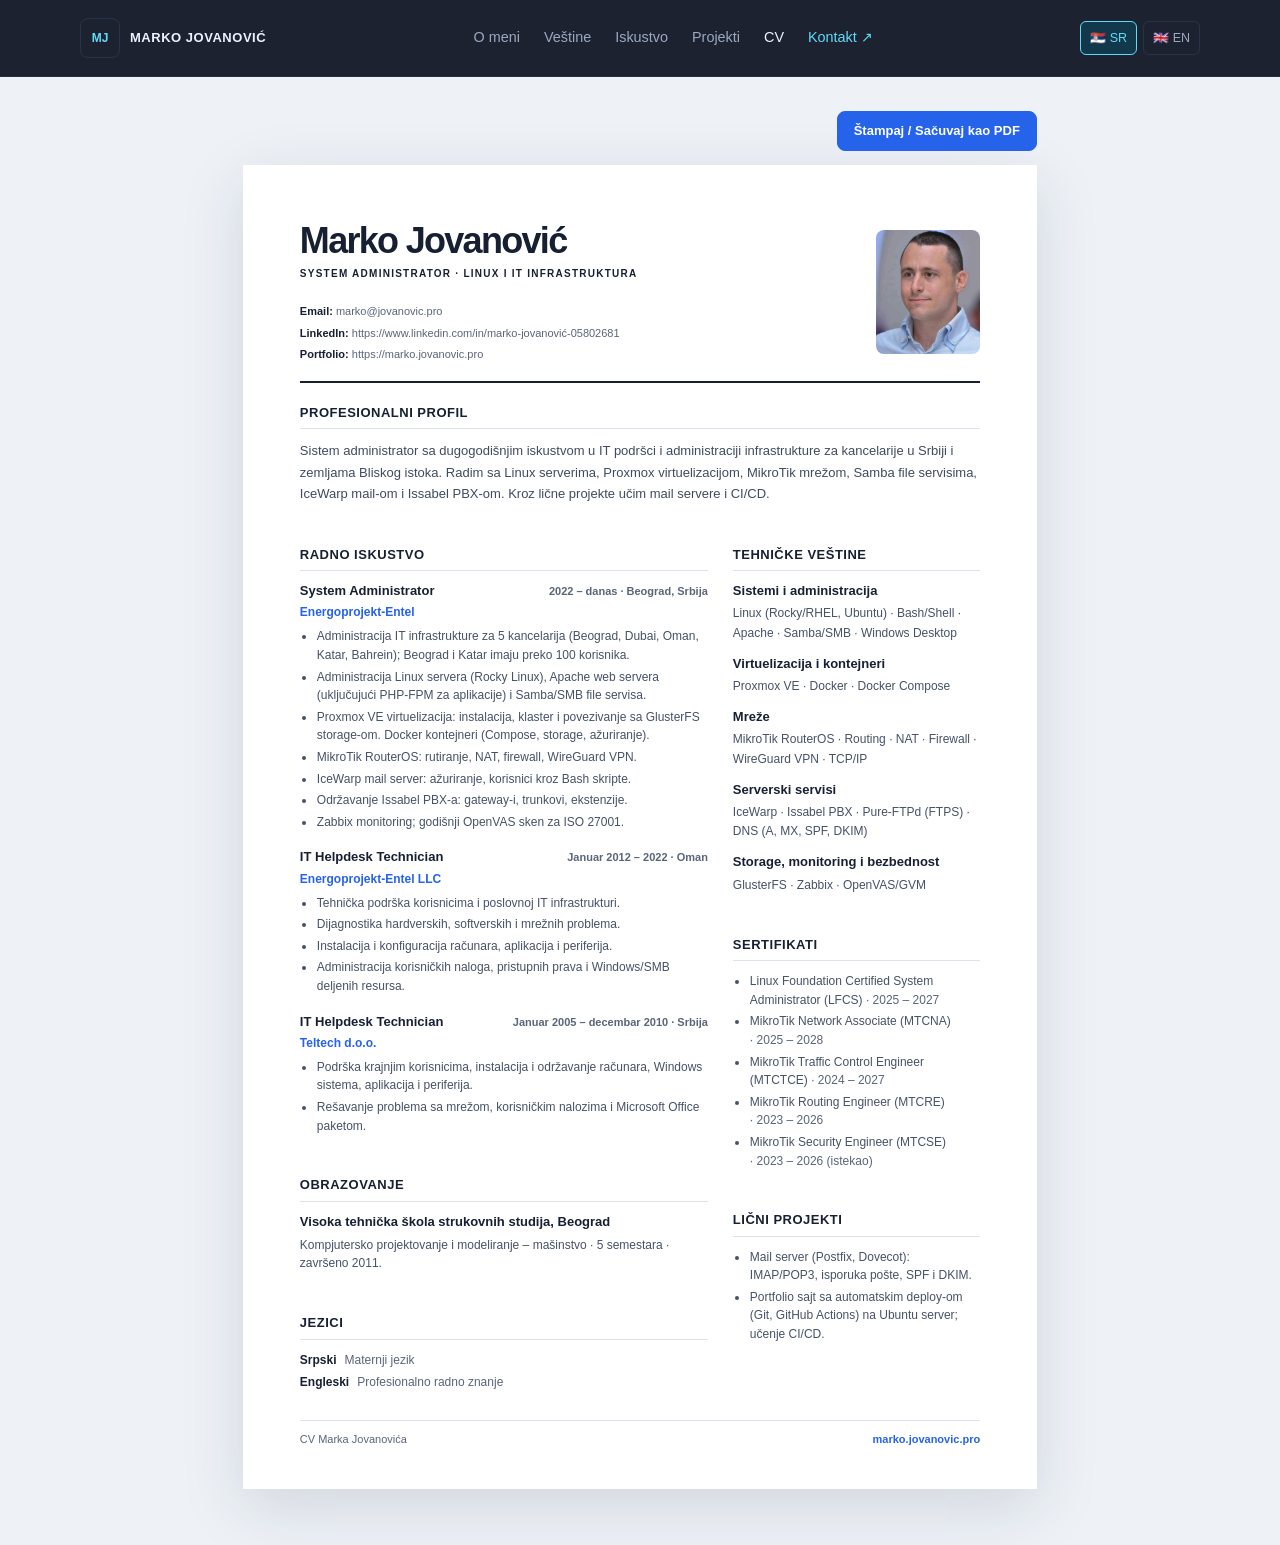
==== commit 4b9d9c80: "Initial release" ====
--- a/web/cv.html
+++ b/web/cv.html
@@ -6,18 +6,21 @@
 <title>Marko Jovanović | CV</title><link rel="stylesheet" href="cv.css">
 <script>
 const t={
-sr:{title:'Marko Jovanović | CV',about:'O meni',skills:'Veštine',experience:'Iskustvo',projects:'Projekti',contact:'Kontakt ↗',print:'Štampaj / Sačuvaj kao PDF',role:'SYSTEM ADMINISTRATOR · LINUX I IT INFRASTRUKTURA',profileH:'Profesionalni profil',profile:'Sistem administrator sa dugogodišnjim iskustvom u IT podršci i administraciji infrastrukture za kancelarije u Srbiji i zemljama Bliskog istoka. Radim sa Linux serverima, Proxmox virtuelizacijom, MikroTik mrežom, Samba file servisima, IceWarp mail-om i Issabel PBX-om. Kroz lične projekte učim mail servere i CI/CD.',expH:'Radno iskustvo',sysadmin:'System Administrator',currentPeriod:'2022 – danas · Beograd, Srbija',entel:'Energoprojekt-Entel',cur1:'Administracija IT infrastrukture za 5 kancelarija (Beograd, Dubai, Oman, Katar, Bahrein); Beograd i Katar imaju preko 100 korisnika.',cur2:'Administracija Linux servera (Rocky Linux), Apache web servera (uključujući PHP-FPM za aplikacije) i Samba/SMB file servisa.',cur3:'Proxmox VE virtuelizacija: instalacija, klaster i povezivanje sa GlusterFS storage-om. Docker kontejneri (Compose, storage, ažuriranje).',cur4:'MikroTik RouterOS: rutiranje, NAT, firewall, WireGuard VPN.',cur5:'IceWarp mail server: ažuriranje, korisnici kroz Bash skripte.',cur6:'Održavanje Issabel PBX-a: gateway-i, trunkovi, ekstenzije.',cur7:'Zabbix monitoring; godišnji OpenVAS sken za ISO 27001.',helpdesk:'IT Helpdesk Technician',omanPeriod:'Januar 2012 – 2022 · Oman',hd1:'Tehnička podrška korisnicima i poslovnoj IT infrastrukturi.',hd2:'Dijagnostika hardverskih, softverskih i mrežnih problema.',hd3:'Instalacija i konfiguracija računara, aplikacija i periferija.',hd4:'Administracija korisničkih naloga, pristupnih prava i Windows/SMB deljenih resursa.',telPeriod:'Januar 2005 – decembar 2010 · Srbija',teltech:'Teltech d.o.o.',tel1:'Podrška krajnjim korisnicima, instalacija i održavanje računara, Windows sistema, aplikacija i periferija.',tel2:'Rešavanje problema sa mrežom, korisničkim nalozima i Microsoft Office paketom.',skillsH:'Tehničke veštine',systems:'Sistemi i administracija',virt:'Virtuelizacija i kontejneri',network:'Mreže',services:'Serverski servisi',storage:'Storage, monitoring i bezbednost',certs:'Sertifikati',expired:'istekao',verify:'Proveri sertifikat ↗',projH:'Lični projekti',proj1:'Mail server (Postfix, Dovecot): IMAP/POP3, isporuka pošte, SPF i DKIM.',proj2:'Portfolio sajt sa automatskim deploy-om (Git, GitHub Actions) na Ubuntu server; učenje CI/CD.',education:'Obrazovanje',school:'Visoka tehnička škola strukovnih studija, Beograd',schoolDesc:'Kompjutersko projektovanje i modeliranje – mašinstvo · 5 semestara · završeno 2011.',languages:'Jezici',serbian:'Srpski',native:'Maternji jezik',english:'Engleski',professional:'Profesionalno radno znanje'},
-en:{title:'Marko Jovanović | CV',about:'About',skills:'Skills',experience:'Experience',projects:'Projects',contact:'Contact ↗',print:'Print / Save as PDF',role:'SYSTEM ADMINISTRATOR · LINUX & IT INFRASTRUCTURE',profileH:'Professional Profile',profile:'System administrator with extensive experience in IT support and infrastructure administration for offices in Serbia and the Middle East. I work with Linux servers, Proxmox virtualization, MikroTik networking, Samba file services, IceWarp mail and Issabel PBX. Through personal projects I am learning mail servers and CI/CD.',expH:'Professional Experience',sysadmin:'System Administrator',currentPeriod:'2022 – Present · Belgrade, Serbia',entel:'Energoprojekt-Entel',cur1:'Administer IT infrastructure for 5 offices (Belgrade, Dubai, Oman, Qatar, Bahrain); Belgrade and Qatar each have over 100 users.',cur2:'Administer Linux servers (Rocky Linux), Apache web servers (including PHP-FPM for applications) and Samba/SMB file services.',cur3:'Proxmox VE virtualization: installation, clustering and GlusterFS storage integration. Docker containers (Compose, storage, updates).',cur4:'MikroTik RouterOS: routing, NAT, firewall, WireGuard VPN.',cur5:'IceWarp mail server: updates, user management via Bash scripts.',cur6:'Issabel PBX maintenance: gateways, trunks, extensions.',cur7:'Zabbix monitoring; annual OpenVAS scan for ISO 27001.',helpdesk:'IT Helpdesk Technician',omanPeriod:'January 2012 – 2022 · Oman',hd1:'Provided technical support for users and business IT infrastructure.',hd2:'Diagnosed hardware, software and network issues.',hd3:'Installed and configured computers, applications and peripherals.',hd4:'Managed user accounts, access permissions and Windows/SMB shared resources.',telPeriod:'January 2005 – December 2010 · Serbia',teltech:'Teltech d.o.o.',tel1:'Provided end-user support; installed and maintained computers, Windows systems, applications and peripherals.',tel2:'Troubleshot network connectivity, user accounts and Microsoft Office issues.',skillsH:'Technical Skills',systems:'Systems & Administration',virt:'Virtualization & Containers',network:'Networking',services:'Server Services',storage:'Storage, Monitoring & Security',certs:'Certifications',expired:'expired',verify:'Verify certificate ↗',projH:'Personal Projects',proj1:'Mail server (Postfix, Dovecot): IMAP/POP3, mail delivery, SPF and DKIM.',proj2:'Portfolio website with automated deployment (Git, GitHub Actions) to an Ubuntu server; learning CI/CD.',education:'Education',school:'Higher Technical School of Vocational Studies, Belgrade',schoolDesc:'Computer Design and Modeling – Mechanical Engineering · 5 semesters · completed 2011.',languages:'Languages',serbian:'Serbian',native:'Native',english:'English',professional:'Professional working proficiency'}};
-function setLang(lang){if(!t[lang])lang='sr';document.documentElement.lang=lang;document.title=t[lang].title;document.querySelectorAll('[data-t]').forEach(e=>{let k=e.dataset.t;if(t[lang][k]!==undefined)e.textContent=t[lang][k]});document.querySelectorAll('[data-tt]').forEach(e=>{if(t[lang].verify)e.title=t[lang].verify});document.querySelectorAll('[data-language]').forEach(b=>{let a=b.dataset.language===lang;b.classList.toggle('active',a);b.setAttribute('aria-pressed',String(a))});try{localStorage.setItem('cv-lang',lang)}catch(e){}}
-document.addEventListener('DOMContentLoaded',()=>{let l='sr';try{l=localStorage.getItem('cv-lang')||'sr'}catch(e){}setLang(l);document.querySelectorAll('[data-language]').forEach(b=>b.addEventListener('click',()=>setLang(b.dataset.language))) });
+sr:{title:'Marko Jovanović | CV',about:'O meni',skills:'Veštine',experience:'Iskustvo',projects:'Projekti',cv:'CV',contact:'Kontakt ↗',print:'Štampaj / Sačuvaj kao PDF',role:'SYSTEM ADMINISTRATOR · LINUX I IT INFRASTRUKTURA',profileH:'Profesionalni profil',profile:'Sistem administrator sa dugogodišnjim iskustvom u IT podršci i administraciji infrastrukture za kancelarije u Srbiji i zemljama Bliskog istoka. Radim sa Linux serverima, Proxmox virtuelizacijom, MikroTik mrežom, Samba file servisima, IceWarp mail-om i Issabel PBX-om. Kroz lične projekte učim mail servere i CI/CD.',expH:'Radno iskustvo',sysadmin:'System Administrator',currentPeriod:'2022 – danas · Beograd, Srbija',entel:'Energoprojekt-Entel',cur1:'Administracija IT infrastrukture za 5 kancelarija (Beograd, Dubai, Oman, Katar, Bahrein); Beograd i Katar imaju preko 100 korisnika.',cur2:'Administracija Linux servera (Rocky Linux), Apache web servera (uključujući PHP-FPM za aplikacije) i Samba/SMB file servisa.',cur3:'Proxmox VE virtuelizacija: instalacija, klaster i povezivanje sa GlusterFS storage-om. Docker kontejneri (Compose, storage, ažuriranje).',cur4:'MikroTik RouterOS: rutiranje, NAT, firewall, WireGuard VPN.',cur5:'IceWarp mail server: ažuriranje, korisnici kroz Bash skripte.',cur6:'Održavanje Issabel PBX-a: gateway-i, trunkovi, ekstenzije.',cur7:'Zabbix monitoring; godišnji OpenVAS sken za ISO 27001.',helpdesk:'IT Helpdesk Technician',omanPeriod:'Januar 2012 – 2022 · Oman',hd1:'Tehnička podrška korisnicima i poslovnoj IT infrastrukturi.',hd2:'Dijagnostika hardverskih, softverskih i mrežnih problema.',hd3:'Instalacija i konfiguracija računara, aplikacija i periferija.',hd4:'Administracija korisničkih naloga, pristupnih prava i Windows/SMB deljenih resursa.',telPeriod:'Januar 2005 – decembar 2010 · Srbija',teltech:'Teltech d.o.o.',tel1:'Podrška krajnjim korisnicima, instalacija i održavanje računara, Windows sistema, aplikacija i periferija.',tel2:'Rešavanje problema sa mrežom, korisničkim nalozima i Microsoft Office paketom.',skillsH:'Tehničke veštine',systems:'Sistemi i administracija',virt:'Virtuelizacija i kontejneri',network:'Mreže',services:'Serverski servisi',storage:'Storage, monitoring i bezbednost',certs:'Sertifikati',expired:'istekao',verify:'Proveri sertifikat ↗',projH:'Lični projekti',proj1:'Mail server (Postfix, Dovecot): IMAP/POP3, isporuka pošte, SPF i DKIM.',proj2:'Portfolio sajt sa automatskim deploy-om (Git, GitHub Actions) na Ubuntu server; učenje CI/CD.',education:'Obrazovanje',school:'Visoka tehnička škola strukovnih studija, Beograd',schoolDesc:'Kompjutersko projektovanje i modeliranje – mašinstvo · 5 semestara · završeno 2011.',languages:'Jezici',serbian:'Srpski',native:'Maternji jezik',english:'Engleski',professional:'Profesionalno radno znanje'},
+en:{title:'Marko Jovanović | CV',about:'About',skills:'Skills',experience:'Experience',projects:'Projects',cv:'CV',contact:'Contact ↗',print:'Print / Save as PDF',role:'SYSTEM ADMINISTRATOR · LINUX & IT INFRASTRUCTURE',profileH:'Professional Profile',profile:'System administrator with extensive experience in IT support and infrastructure administration for offices in Serbia and the Middle East. I work with Linux servers, Proxmox virtualization, MikroTik networking, Samba file services, IceWarp mail and Issabel PBX. Through personal projects I am learning mail servers and CI/CD.',expH:'Professional Experience',sysadmin:'System Administrator',currentPeriod:'2022 – Present · Belgrade, Serbia',entel:'Energoprojekt-Entel',cur1:'Administer IT infrastructure for 5 offices (Belgrade, Dubai, Oman, Qatar, Bahrain); Belgrade and Qatar each have over 100 users.',cur2:'Administer Linux servers (Rocky Linux), Apache web servers (including PHP-FPM for applications) and Samba/SMB file services.',cur3:'Proxmox VE virtualization: installation, clustering and GlusterFS storage integration. Docker containers (Compose, storage, updates).',cur4:'MikroTik RouterOS: routing, NAT, firewall, WireGuard VPN.',cur5:'IceWarp mail server: updates, user management via Bash scripts.',cur6:'Issabel PBX maintenance: gateways, trunks, extensions.',cur7:'Zabbix monitoring; annual OpenVAS scan for ISO 27001.',helpdesk:'IT Helpdesk Technician',omanPeriod:'January 2012 – 2022 · Oman',hd1:'Provided technical support for users and business IT infrastructure.',hd2:'Diagnosed hardware, software and network issues.',hd3:'Installed and configured computers, applications and peripherals.',hd4:'Managed user accounts, access permissions and Windows/SMB shared resources.',telPeriod:'January 2005 – December 2010 · Serbia',teltech:'Teltech d.o.o.',tel1:'Provided end-user support; installed and maintained computers, Windows systems, applications and peripherals.',tel2:'Troubleshot network connectivity, user accounts and Microsoft Office issues.',skillsH:'Technical Skills',systems:'Systems & Administration',virt:'Virtualization & Containers',network:'Networking',services:'Server Services',storage:'Storage, Monitoring & Security',certs:'Certifications',expired:'expired',verify:'Verify certificate ↗',projH:'Personal Projects',proj1:'Mail server (Postfix, Dovecot): IMAP/POP3, mail delivery, SPF and DKIM.',proj2:'Portfolio website with automated deployment (Git, GitHub Actions) to an Ubuntu server; learning CI/CD.',education:'Education',school:'Higher Technical School of Vocational Studies, Belgrade',schoolDesc:'Computer Design and Modeling – Mechanical Engineering · 5 semesters · completed 2011.',languages:'Languages',serbian:'Serbian',native:'Native',english:'English',professional:'Professional working proficiency'}};
+function setLang(lang){if(!t[lang])lang='sr';document.documentElement.lang=lang;document.title=t[lang].title;document.querySelectorAll('[data-t]').forEach(e=>{let k=e.dataset.t;if(t[lang][k]!==undefined)e.textContent=t[lang][k]});document.querySelectorAll('[data-tt]').forEach(e=>{if(t[lang].verify)e.title=t[lang].verify});document.querySelectorAll('[data-language]').forEach(b=>{let a=b.dataset.language===lang;b.classList.toggle('active',a);b.setAttribute('aria-pressed',String(a))});try{localStorage.setItem('portfolio-language',lang)}catch(e){}}
+document.addEventListener('DOMContentLoaded',()=>{let l='sr';try{l=localStorage.getItem('portfolio-language')||'sr'}catch(e){}setLang(l);document.querySelectorAll('[data-language]').forEach(b=>b.addEventListener('click',()=>setLang(b.dataset.language))) });
 </script></head>
 <body>
-<header class="site-header no-print"><nav class="nav container" aria-label="Main navigation">
-<a class="brand" href="index.html" aria-label="Marko Jovanović — home">MJ<span>.</span></a>
-<div class="nav-links"><a href="index.html#about" data-t="about">O meni</a><a href="index.html#skills" data-t="skills">Veštine</a><a href="index.html#experience" data-t="experience">Iskustvo</a><a href="index.html#projects" data-t="projects">Projekti</a><a class="nav-contact" href="index.html#contact" data-t="contact">Kontakt ↗</a></div>
-<div class="header-actions"><div class="language-switch" aria-label="CV language"><button type="button" data-language="sr" aria-pressed="true" class="active">🇷🇸 SR</button><button type="button" data-language="en" aria-pressed="false">🇬🇧 EN</button></div><button class="print-button" type="button" onclick="window.print()" data-t="print">Štampaj / Sačuvaj kao PDF</button></div>
-</nav></header>
-<main class="cv-page"><article class="cv-sheet">
+<header class="site-header no-print">
+<div class="container header-content">
+<a class="logo" href="index.html" aria-label="Marko Jovanović — home"><span class="logo-mark">MJ</span><span class="logo-text">MARKO JOVANOVIĆ</span></a>
+<nav class="main-nav" aria-label="Main navigation"><a href="index.html#about" data-t="about">O meni</a><a href="index.html#skills" data-t="skills">Veštine</a><a href="index.html#experience" data-t="experience">Iskustvo</a><a href="index.html#projects" data-t="projects">Projekti</a><a href="cv.html" aria-current="page" data-t="cv">CV</a><a href="index.html#contact" data-t="contact">Kontakt ↗</a></nav>
+<div class="language-switch" aria-label="CV language"><button type="button" data-language="sr" aria-label="Srpski jezik" aria-pressed="true" class="active">🇷🇸 SR</button><button type="button" data-language="en" aria-label="English language" aria-pressed="false">🇬🇧 EN</button></div>
+</div></header>
+<main class="cv-page">
+<div class="cv-toolbar no-print"><button class="print-button" type="button" onclick="window.print()" data-t="print">Štampaj / Sačuvaj kao PDF</button></div>
+<article class="cv-sheet">
 <header class="cv-header"><div class="identity"><h1>Marko Jovanović</h1><p class="eyebrow" data-t="role">SYSTEM ADMINISTRATOR · LINUX I IT INFRASTRUKTURA</p><div class="contact-line">
   <span><b>Email:</b> <a href="mailto:marko@jovanovic.pro">marko@jovanovic.pro</a></span>
   <span><b>LinkedIn:</b> <a href="https://www.linkedin.com/in/marko-jovanovi%C4%87-05802681/" target="_blank" rel="noopener noreferrer">https://www.linkedin.com/in/marko-jovanović-05802681</a></span>
--- a/web/cv.css
+++ b/web/cv.css
@@ -18,6 +18,15 @@
     --line: #dce3ed;
     --paper: #fff;
     --bg: #eef2f7;
+
+    /* Header sajta — iste boje kao na index.html */
+    --site-bg: rgb(11 17 32 / 92%);
+    --site-border: rgb(38 52 75 / 65%);
+    --site-line: #26344b;
+    --site-text: #edf3fc;
+    --site-muted: #9aa9bf;
+    --site-accent: #62d9f7;
+    --site-accent-dark: #12394b;
 }
 
 * { box-sizing: border-box; }
@@ -31,27 +40,39 @@
 a { color: inherit; text-decoration: none; }
 a:hover { color: var(--accent); }
 
-/* ---------- Header sajta ---------- */
+/* ---------- Header sajta (isti kao na index.html) ---------- */
 .site-header {
     position: sticky; top: 0; z-index: 10;
-    color: #e8edf7;
-    background: rgba(11, 17, 32, .97);
-    border-bottom: 1px solid rgba(255, 255, 255, .09);
-    backdrop-filter: blur(14px);
+    color: var(--site-text);
+    background: var(--site-bg);
+    border-bottom: 1px solid var(--site-border);
+    backdrop-filter: blur(16px);
 }
-.container { width: min(1180px, calc(100% - 40px)); margin: auto; }
-.nav { min-height: 76px; display: flex; align-items: center; gap: 28px; }
-.brand { flex: 0 0 auto; color: #fff; font-size: 27px; font-weight: 800; letter-spacing: -1.5px; }
-.brand span { color: #60a5fa; }
-.nav-links { display: flex; align-items: center; gap: clamp(12px, 2vw, 25px); margin-left: auto; }
-.nav-links a { color: #b9c3d5; font-size: 13px; white-space: nowrap; }
-.nav-links a:hover, .nav-links .nav-contact { color: #fff; }
-.header-actions { display: flex; align-items: center; gap: 12px; }
-.language-switch { display: flex; gap: 4px; padding: 4px; border: 1px solid #ffffff29; border-radius: 10px; background: #ffffff0d; }
-.language-switch button { border: 0; border-radius: 6px; padding: 7px 9px; color: #c8d2e2; background: transparent; font: inherit; font-size: 12px; font-weight: 700; cursor: pointer; }
-.language-switch button.active { color: #fff; background: #2563eb; }
-.print-button { border: 1px solid #4b8bff; border-radius: 9px; padding: 10px 13px; color: #fff; background: #2563eb; font: inherit; font-size: 12px; font-weight: 700; white-space: nowrap; cursor: pointer; }
+.container { width: min(1120px, calc(100% - 48px)); margin: auto; }
+.header-content { min-height: 76px; display: flex; align-items: center; justify-content: space-between; gap: 24px; }
+
+.logo { display: flex; align-items: center; gap: 10px; flex-shrink: 0; }
+.logo:hover { color: inherit; }
+.logo-mark { display: grid; place-items: center; width: 40px; height: 40px; border: 1px solid var(--site-line); border-radius: 8px; color: var(--site-accent); font-weight: 800; }
+.logo-text { font-size: 13px; font-weight: 800; letter-spacing: .04em; }
+
+.main-nav { display: flex; align-items: center; gap: 24px; color: var(--site-muted); font-size: 14.4px; }
+.main-nav a { white-space: nowrap; transition: color 160ms ease; }
+.main-nav a:hover { color: var(--site-accent); }
+.main-nav a[aria-current="page"] { color: var(--site-text); }
+.main-nav a:last-child { color: var(--site-accent); }
+
+.language-switch { display: flex; align-items: center; gap: 6px; flex-shrink: 0; }
+.language-switch button { padding: 7px 9px; border: 1px solid var(--site-line); border-radius: 6px; color: var(--site-muted); background: transparent; font: inherit; font-size: 12.5px; cursor: pointer; transition: color 160ms ease, border-color 160ms ease; }
+.language-switch button:hover { color: var(--site-text); }
+.language-switch button.active { border-color: var(--site-accent); color: var(--site-accent); background: var(--site-accent-dark); }
+.site-header a:focus-visible, .site-header button:focus-visible { outline: 2px solid var(--site-accent); outline-offset: 4px; }
+
+/* ---------- Traka sa dugmetom za štampu (iznad CV lista) ---------- */
+.cv-toolbar { width: min(210mm, 100%); margin: 0 auto 14px; display: flex; justify-content: flex-end; }
+.print-button { min-height: 40px; border: 1px solid var(--accent); border-radius: 8px; padding: 9px 16px; color: #fff; background: var(--accent); font: inherit; font-size: 13px; font-weight: 700; white-space: nowrap; cursor: pointer; transition: background 160ms ease; }
 .print-button:hover { background: #1d4ed8; }
+.print-button:focus-visible { outline: 2px solid var(--accent); outline-offset: 3px; }
 
 /* ---------- CV list ---------- */
 .cv-page { padding: 34px 20px 56px; }
@@ -100,18 +121,15 @@
 .cv-footer a { color: var(--accent); font-weight: 700; }
 
 /* ---------- Responsive ---------- */
-@media (max-width: 1050px) {
-    .nav { flex-wrap: wrap; padding-block: 13px; gap: 12px 18px; }
-    .nav-links { order: 3; width: 100%; justify-content: center; margin: 0; }
-    .header-actions { margin-left: auto; }
+@media (max-width: 1000px) {
+    .header-content { flex-wrap: wrap; padding-block: 12px; }
+    .main-nav { order: 3; width: 100%; justify-content: center; flex-wrap: wrap; gap: 8px 20px; }
 }
 @media (max-width: 700px) {
     :root { --fs-meta: 10.5px; }
-    .container { width: calc(100% - 24px); }
-    .nav-links { gap: 10px 14px; flex-wrap: wrap; }
-    .nav-links a { font-size: 12px; }
-    .header-actions { gap: 7px; }
-    .print-button { padding: 9px; font-size: 11px; }
+    .container { width: calc(100% - 32px); }
+    .main-nav { justify-content: flex-start; gap: 8px 16px; font-size: 13px; }
+    .cv-toolbar { margin-bottom: 10px; }
     .cv-page { padding: 14px 8px 24px; }
     .cv-sheet { padding: 25px 22px; min-height: 0; }
     .cv-header { align-items: flex-start; gap: 12px; }
@@ -124,9 +142,7 @@
 }
 @media (max-width: 430px) {
     :root { --fs-eyebrow: 8.5px; }
-    .brand { font-size: 24px; }
-    .nav-links { justify-content: flex-start; }
-    .header-actions { width: 100%; margin-left: 0; justify-content: space-between; }
+    .logo-text { font-size: 11.5px; }
     .eyebrow { letter-spacing: .7px; }
     .cv-header h1 { font-size: 26px; }
     .cv-header { gap: 8px; }
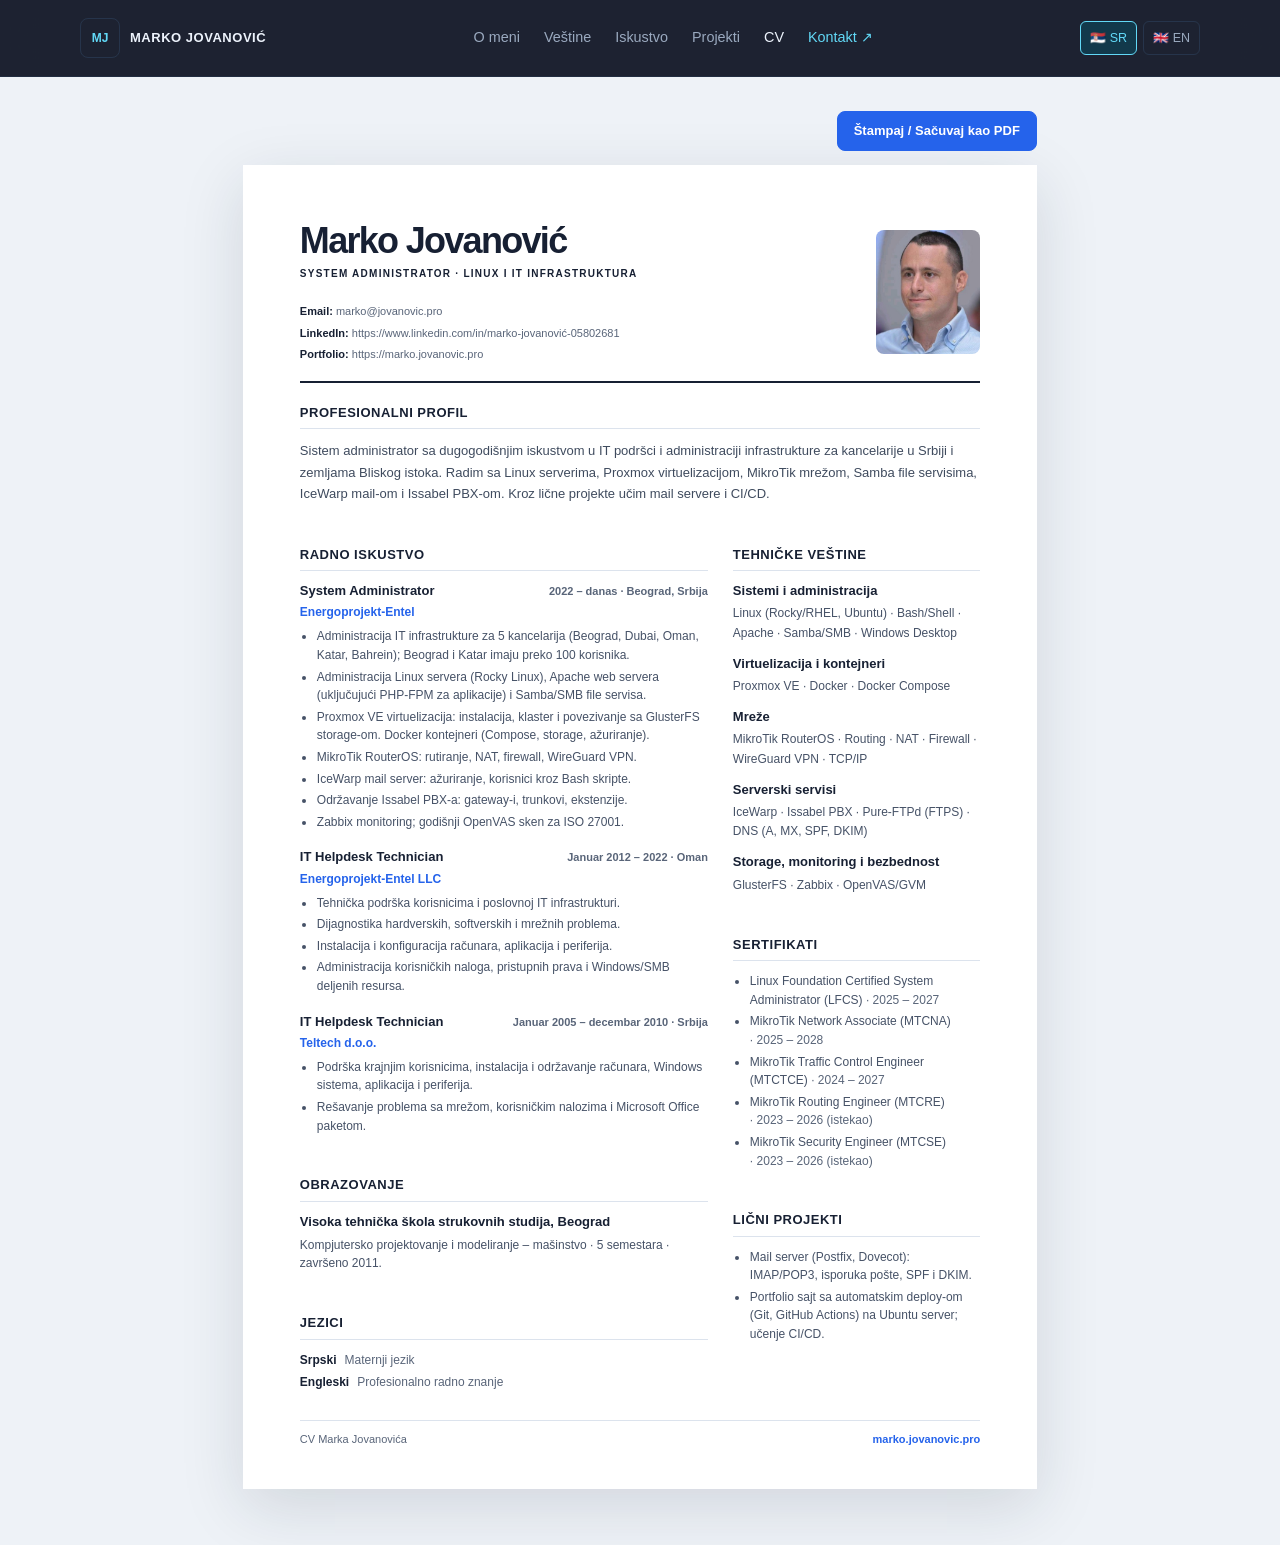
==== commit 6116b5cd: "Azurirani sertifikati da automatski prikazu da su istekli nakon isteka" ====
--- a/web/cv.html
+++ b/web/cv.html
@@ -8,8 +8,9 @@
 const t={
 sr:{title:'Marko Jovanović | CV',about:'O meni',skills:'Veštine',experience:'Iskustvo',projects:'Projekti',cv:'CV',contact:'Kontakt ↗',print:'Štampaj / Sačuvaj kao PDF',role:'SYSTEM ADMINISTRATOR · LINUX I IT INFRASTRUKTURA',profileH:'Profesionalni profil',profile:'Sistem administrator sa dugogodišnjim iskustvom u IT podršci i administraciji infrastrukture za kancelarije u Srbiji i zemljama Bliskog istoka. Radim sa Linux serverima, Proxmox virtuelizacijom, MikroTik mrežom, Samba file servisima, IceWarp mail-om i Issabel PBX-om. Kroz lične projekte učim mail servere i CI/CD.',expH:'Radno iskustvo',sysadmin:'System Administrator',currentPeriod:'2022 – danas · Beograd, Srbija',entel:'Energoprojekt-Entel',cur1:'Administracija IT infrastrukture za 5 kancelarija (Beograd, Dubai, Oman, Katar, Bahrein); Beograd i Katar imaju preko 100 korisnika.',cur2:'Administracija Linux servera (Rocky Linux), Apache web servera (uključujući PHP-FPM za aplikacije) i Samba/SMB file servisa.',cur3:'Proxmox VE virtuelizacija: instalacija, klaster i povezivanje sa GlusterFS storage-om. Docker kontejneri (Compose, storage, ažuriranje).',cur4:'MikroTik RouterOS: rutiranje, NAT, firewall, WireGuard VPN.',cur5:'IceWarp mail server: ažuriranje, korisnici kroz Bash skripte.',cur6:'Održavanje Issabel PBX-a: gateway-i, trunkovi, ekstenzije.',cur7:'Zabbix monitoring; godišnji OpenVAS sken za ISO 27001.',helpdesk:'IT Helpdesk Technician',omanPeriod:'Januar 2012 – 2022 · Oman',hd1:'Tehnička podrška korisnicima i poslovnoj IT infrastrukturi.',hd2:'Dijagnostika hardverskih, softverskih i mrežnih problema.',hd3:'Instalacija i konfiguracija računara, aplikacija i periferija.',hd4:'Administracija korisničkih naloga, pristupnih prava i Windows/SMB deljenih resursa.',telPeriod:'Januar 2005 – decembar 2010 · Srbija',teltech:'Teltech d.o.o.',tel1:'Podrška krajnjim korisnicima, instalacija i održavanje računara, Windows sistema, aplikacija i periferija.',tel2:'Rešavanje problema sa mrežom, korisničkim nalozima i Microsoft Office paketom.',skillsH:'Tehničke veštine',systems:'Sistemi i administracija',virt:'Virtuelizacija i kontejneri',network:'Mreže',services:'Serverski servisi',storage:'Storage, monitoring i bezbednost',certs:'Sertifikati',expired:'istekao',verify:'Proveri sertifikat ↗',projH:'Lični projekti',proj1:'Mail server (Postfix, Dovecot): IMAP/POP3, isporuka pošte, SPF i DKIM.',proj2:'Portfolio sajt sa automatskim deploy-om (Git, GitHub Actions) na Ubuntu server; učenje CI/CD.',education:'Obrazovanje',school:'Visoka tehnička škola strukovnih studija, Beograd',schoolDesc:'Kompjutersko projektovanje i modeliranje – mašinstvo · 5 semestara · završeno 2011.',languages:'Jezici',serbian:'Srpski',native:'Maternji jezik',english:'Engleski',professional:'Profesionalno radno znanje'},
 en:{title:'Marko Jovanović | CV',about:'About',skills:'Skills',experience:'Experience',projects:'Projects',cv:'CV',contact:'Contact ↗',print:'Print / Save as PDF',role:'SYSTEM ADMINISTRATOR · LINUX & IT INFRASTRUCTURE',profileH:'Professional Profile',profile:'System administrator with extensive experience in IT support and infrastructure administration for offices in Serbia and the Middle East. I work with Linux servers, Proxmox virtualization, MikroTik networking, Samba file services, IceWarp mail and Issabel PBX. Through personal projects I am learning mail servers and CI/CD.',expH:'Professional Experience',sysadmin:'System Administrator',currentPeriod:'2022 – Present · Belgrade, Serbia',entel:'Energoprojekt-Entel',cur1:'Administer IT infrastructure for 5 offices (Belgrade, Dubai, Oman, Qatar, Bahrain); Belgrade and Qatar each have over 100 users.',cur2:'Administer Linux servers (Rocky Linux), Apache web servers (including PHP-FPM for applications) and Samba/SMB file services.',cur3:'Proxmox VE virtualization: installation, clustering and GlusterFS storage integration. Docker containers (Compose, storage, updates).',cur4:'MikroTik RouterOS: routing, NAT, firewall, WireGuard VPN.',cur5:'IceWarp mail server: updates, user management via Bash scripts.',cur6:'Issabel PBX maintenance: gateways, trunks, extensions.',cur7:'Zabbix monitoring; annual OpenVAS scan for ISO 27001.',helpdesk:'IT Helpdesk Technician',omanPeriod:'January 2012 – 2022 · Oman',hd1:'Provided technical support for users and business IT infrastructure.',hd2:'Diagnosed hardware, software and network issues.',hd3:'Installed and configured computers, applications and peripherals.',hd4:'Managed user accounts, access permissions and Windows/SMB shared resources.',telPeriod:'January 2005 – December 2010 · Serbia',teltech:'Teltech d.o.o.',tel1:'Provided end-user support; installed and maintained computers, Windows systems, applications and peripherals.',tel2:'Troubleshot network connectivity, user accounts and Microsoft Office issues.',skillsH:'Technical Skills',systems:'Systems & Administration',virt:'Virtualization & Containers',network:'Networking',services:'Server Services',storage:'Storage, Monitoring & Security',certs:'Certifications',expired:'expired',verify:'Verify certificate ↗',projH:'Personal Projects',proj1:'Mail server (Postfix, Dovecot): IMAP/POP3, mail delivery, SPF and DKIM.',proj2:'Portfolio website with automated deployment (Git, GitHub Actions) to an Ubuntu server; learning CI/CD.',education:'Education',school:'Higher Technical School of Vocational Studies, Belgrade',schoolDesc:'Computer Design and Modeling – Mechanical Engineering · 5 semesters · completed 2011.',languages:'Languages',serbian:'Serbian',native:'Native',english:'English',professional:'Professional working proficiency'}};
+function markExpired(){const now=new Date();document.querySelectorAll('[data-expires]').forEach(i=>{const l=i.querySelector('.cert-expired');if(l)l.hidden=!(new Date(i.dataset.expires+'T23:59:59')<now)})}
 function setLang(lang){if(!t[lang])lang='sr';document.documentElement.lang=lang;document.title=t[lang].title;document.querySelectorAll('[data-t]').forEach(e=>{let k=e.dataset.t;if(t[lang][k]!==undefined)e.textContent=t[lang][k]});document.querySelectorAll('[data-tt]').forEach(e=>{if(t[lang].verify)e.title=t[lang].verify});document.querySelectorAll('[data-language]').forEach(b=>{let a=b.dataset.language===lang;b.classList.toggle('active',a);b.setAttribute('aria-pressed',String(a))});try{localStorage.setItem('portfolio-language',lang)}catch(e){}}
-document.addEventListener('DOMContentLoaded',()=>{let l='sr';try{l=localStorage.getItem('portfolio-language')||'sr'}catch(e){}setLang(l);document.querySelectorAll('[data-language]').forEach(b=>b.addEventListener('click',()=>setLang(b.dataset.language))) });
+document.addEventListener('DOMContentLoaded',()=>{let l='sr';try{l=localStorage.getItem('portfolio-language')||'sr'}catch(e){}setLang(l);markExpired();document.querySelectorAll('[data-language]').forEach(b=>b.addEventListener('click',()=>setLang(b.dataset.language))) });
 </script></head>
 <body>
 <header class="site-header no-print">
@@ -32,6 +33,6 @@
 <div class="job"><div class="job-heading"><h3 data-t="helpdesk">IT Helpdesk Technician</h3><span class="period" data-t="omanPeriod">Januar 2012 – 2022 · Oman</span></div><p class="company">Energoprojekt-Entel LLC</p><ul><li data-t="hd1">Tehnička podrška korisnicima i poslovnoj IT infrastrukturi.</li><li data-t="hd2">Dijagnostika hardverskih, softverskih i mrežnih problema.</li><li data-t="hd3">Instalacija i konfiguracija računara, aplikacija i periferija.</li><li data-t="hd4">Administracija korisničkih naloga, pristupnih prava i Windows/SMB deljenih resursa.</li></ul></div>
 <div class="job"><div class="job-heading"><h3 data-t="helpdesk">IT Helpdesk Technician</h3><span class="period" data-t="telPeriod">Januar 2005 – decembar 2010 · Srbija</span></div><p class="company" data-t="teltech">Teltech d.o.o.</p><ul><li data-t="tel1">Podrška krajnjim korisnicima, instalacija i održavanje računara, Windows sistema, aplikacija i periferija.</li><li data-t="tel2">Rešavanje problema sa mrežom, korisničkim nalozima i Microsoft Office paketom.</li></ul></div></section><section><h2 data-t="education">Obrazovanje</h2><h3 class="education-title" data-t="school">Visoka tehnička škola strukovnih studija, Beograd</h3><p class="small-copy" data-t="schoolDesc">Kompjutersko projektovanje i modeliranje – mašinstvo · 5 semestara · završeno 2011.</p></section><section><h2 data-t="languages">Jezici</h2><div class="language-row"><strong data-t="serbian">Srpski</strong><span data-t="native">Maternji jezik</span></div><div class="language-row"><strong data-t="english">Engleski</strong><span data-t="professional">Profesionalno radno znanje</span></div></section></div>
 <aside class="side-column"><section><h2 data-t="skillsH">Tehničke veštine</h2><div class="skill-group"><h3 data-t="systems">Sistemi i administracija</h3><p>Linux (Rocky/RHEL, Ubuntu) · Bash/Shell · Apache · Samba/SMB · Windows Desktop</p></div><div class="skill-group"><h3 data-t="virt">Virtuelizacija i kontejneri</h3><p>Proxmox VE · Docker · Docker Compose</p></div><div class="skill-group"><h3 data-t="network">Mreže</h3><p>MikroTik RouterOS · Routing · NAT · Firewall · WireGuard VPN · TCP/IP</p></div><div class="skill-group"><h3 data-t="services">Serverski servisi</h3><p>IceWarp · Issabel PBX · Pure-FTPd (FTPS) · DNS (A, MX, SPF, DKIM)</p></div><div class="skill-group"><h3 data-t="storage">Storage, monitoring i bezbednost</h3><p>GlusterFS · Zabbix · OpenVAS/GVM</p></div></section>
-<section><h2 data-t="certs">Sertifikati</h2><ul class="compact-list"><li><a class="cert-link" href="https://www.credly.com/badges/c6b85884-ef1a-4f40-b12d-b3ea07963eea" target="_blank" rel="noopener noreferrer" title="Proveri sertifikat ↗" data-tt>Linux Foundation Certified System Administrator (LFCS)</a> <span class="cert-date">· 2025 – 2027</span></li><li><a class="cert-link" href="https://mikrotik.com/training/certificates/c456074cbb78b829b466" target="_blank" rel="noopener noreferrer" title="Proveri sertifikat ↗" data-tt>MikroTik Network Associate (MTCNA)</a> <span class="cert-date">· 2025 – 2028</span></li><li><a class="cert-link" href="https://mikrotik.com/training/certificates/b289254ca66ec26817e9" target="_blank" rel="noopener noreferrer" title="Proveri sertifikat ↗" data-tt>MikroTik Traffic Control Engineer (MTCTCE)</a> <span class="cert-date">· 2024 – 2027</span></li><li><a class="cert-link" href="https://mikrotik.com/training/certificates/b277507cea0416099224" target="_blank" rel="noopener noreferrer" title="Proveri sertifikat ↗" data-tt>MikroTik Routing Engineer (MTCRE)</a> <span class="cert-date">· 2023 – 2026</span></li><li><a class="cert-link" href="https://mikrotik.com/training/certificates/b256466c4d76253cadeb" target="_blank" rel="noopener noreferrer" title="Proveri sertifikat ↗" data-tt>MikroTik Security Engineer (MTCSE)</a> <span class="cert-date">· 2023 – 2026 (<span data-t="expired">istekao</span>)</span></li></ul></section><section><h2 data-t="projH">Lični projekti</h2><ul class="compact-list"><li data-t="proj1">Mail server (Postfix, Dovecot): IMAP/POP3, isporuka pošte, SPF i DKIM.</li><li data-t="proj2">Portfolio sajt sa automatskim deploy-om (Git, GitHub Actions) na Ubuntu server; učenje CI/CD.</li></ul></section></aside></div>
+<section><h2 data-t="certs">Sertifikati</h2><ul class="compact-list"><li data-expires="2027-11-20"><a class="cert-link" href="https://www.credly.com/badges/c6b85884-ef1a-4f40-b12d-b3ea07963eea" target="_blank" rel="noopener noreferrer" title="Proveri sertifikat ↗" data-tt>Linux Foundation Certified System Administrator (LFCS)</a> <span class="cert-date">· 2025 – 2027 <span class="cert-expired" hidden>(<span data-t="expired">istekao</span>)</span></span></li><li data-expires="2028-05-07"><a class="cert-link" href="https://mikrotik.com/training/certificates/c456074cbb78b829b466" target="_blank" rel="noopener noreferrer" title="Proveri sertifikat ↗" data-tt>MikroTik Network Associate (MTCNA)</a> <span class="cert-date">· 2025 – 2028 <span class="cert-expired" hidden>(<span data-t="expired">istekao</span>)</span></span></li><li data-expires="2027-02-23"><a class="cert-link" href="https://mikrotik.com/training/certificates/b289254ca66ec26817e9" target="_blank" rel="noopener noreferrer" title="Proveri sertifikat ↗" data-tt>MikroTik Traffic Control Engineer (MTCTCE)</a> <span class="cert-date">· 2024 – 2027 <span class="cert-expired" hidden>(<span data-t="expired">istekao</span>)</span></span></li><li data-expires="2026-11-10"><a class="cert-link" href="https://mikrotik.com/training/certificates/b277507cea0416099224" target="_blank" rel="noopener noreferrer" title="Proveri sertifikat ↗" data-tt>MikroTik Routing Engineer (MTCRE)</a> <span class="cert-date">· 2023 – 2026 <span class="cert-expired" hidden>(<span data-t="expired">istekao</span>)</span></span></li><li data-expires="2026-03-03"><a class="cert-link" href="https://mikrotik.com/training/certificates/b256466c4d76253cadeb" target="_blank" rel="noopener noreferrer" title="Proveri sertifikat ↗" data-tt>MikroTik Security Engineer (MTCSE)</a> <span class="cert-date">· 2023 – 2026 <span class="cert-expired" hidden>(<span data-t="expired">istekao</span>)</span></span></li></ul></section><section><h2 data-t="projH">Lični projekti</h2><ul class="compact-list"><li data-t="proj1">Mail server (Postfix, Dovecot): IMAP/POP3, isporuka pošte, SPF i DKIM.</li><li data-t="proj2">Portfolio sajt sa automatskim deploy-om (Git, GitHub Actions) na Ubuntu server; učenje CI/CD.</li></ul></section></aside></div>
 <footer class="cv-footer no-print"><span>CV Marka Jovanovića</span><a href="https://marko.jovanovic.pro">marko.jovanovic.pro</a></footer>
 </article></main></body></html>
